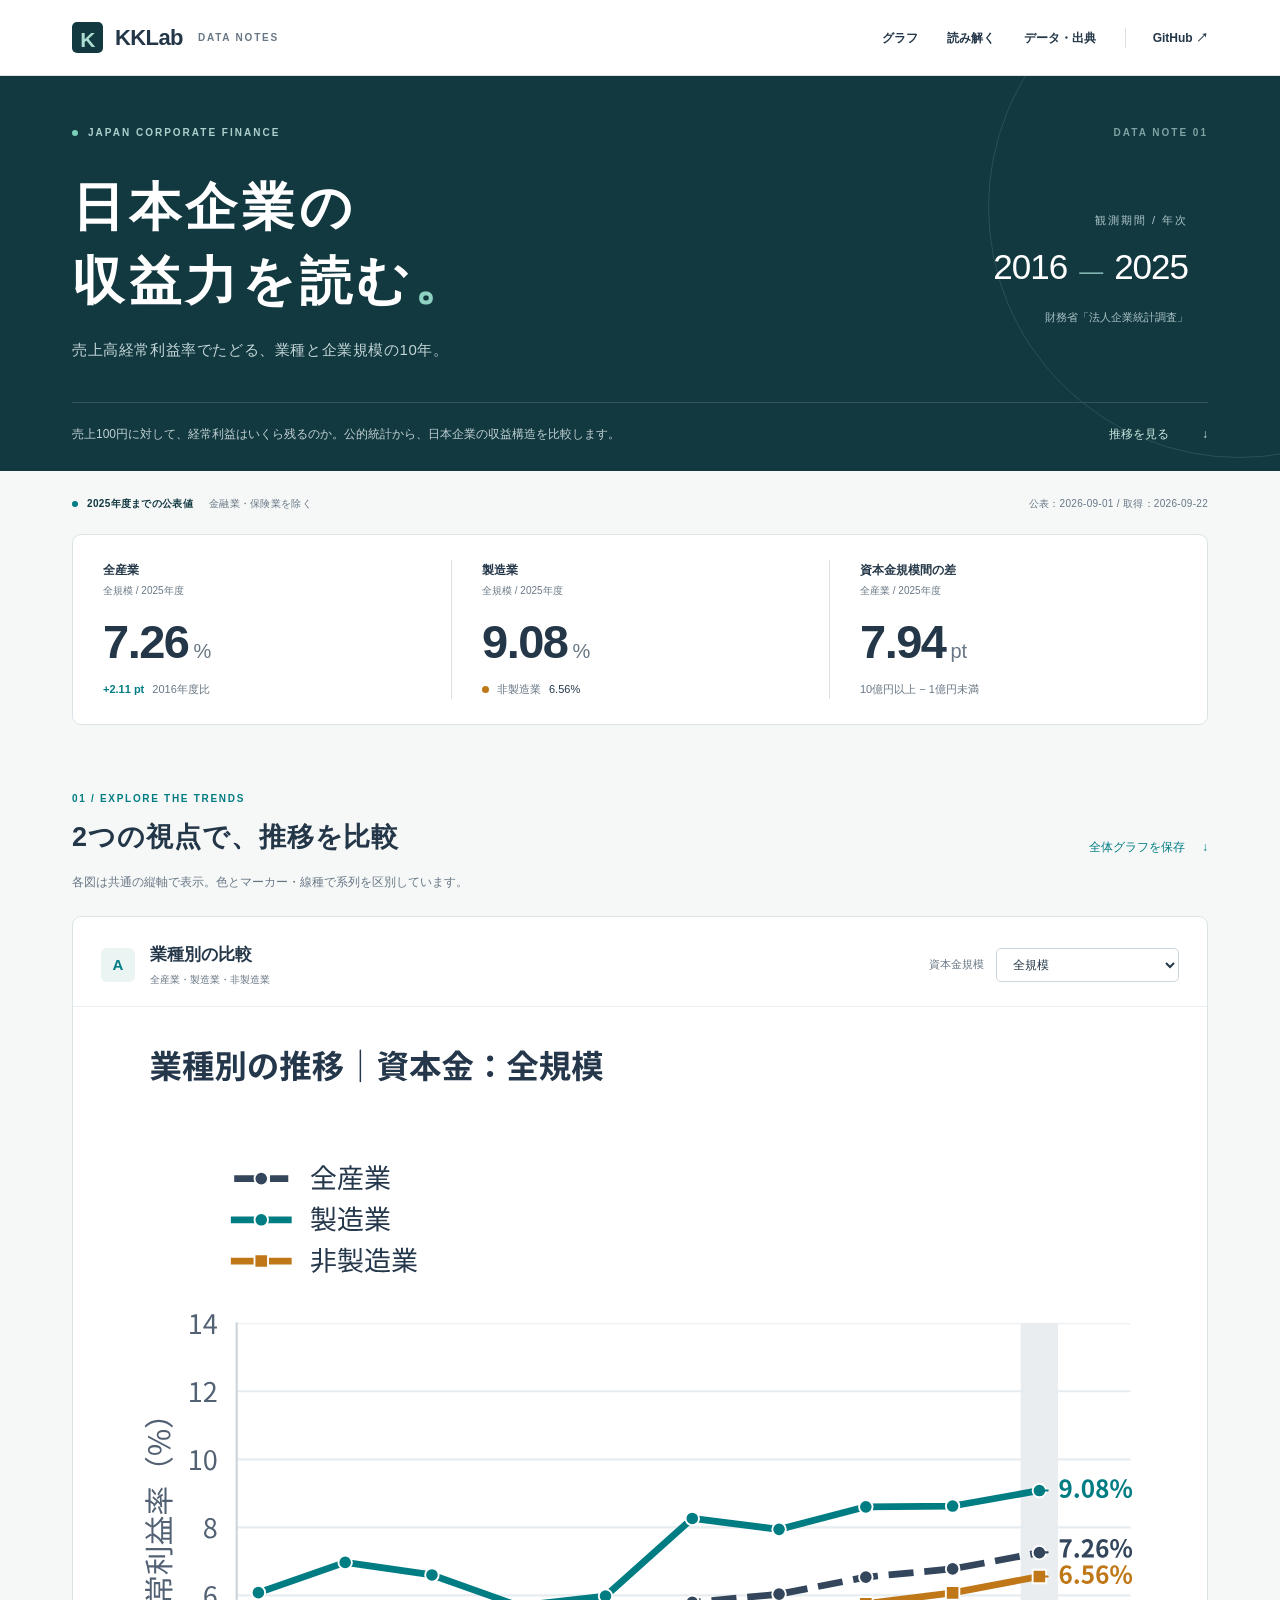
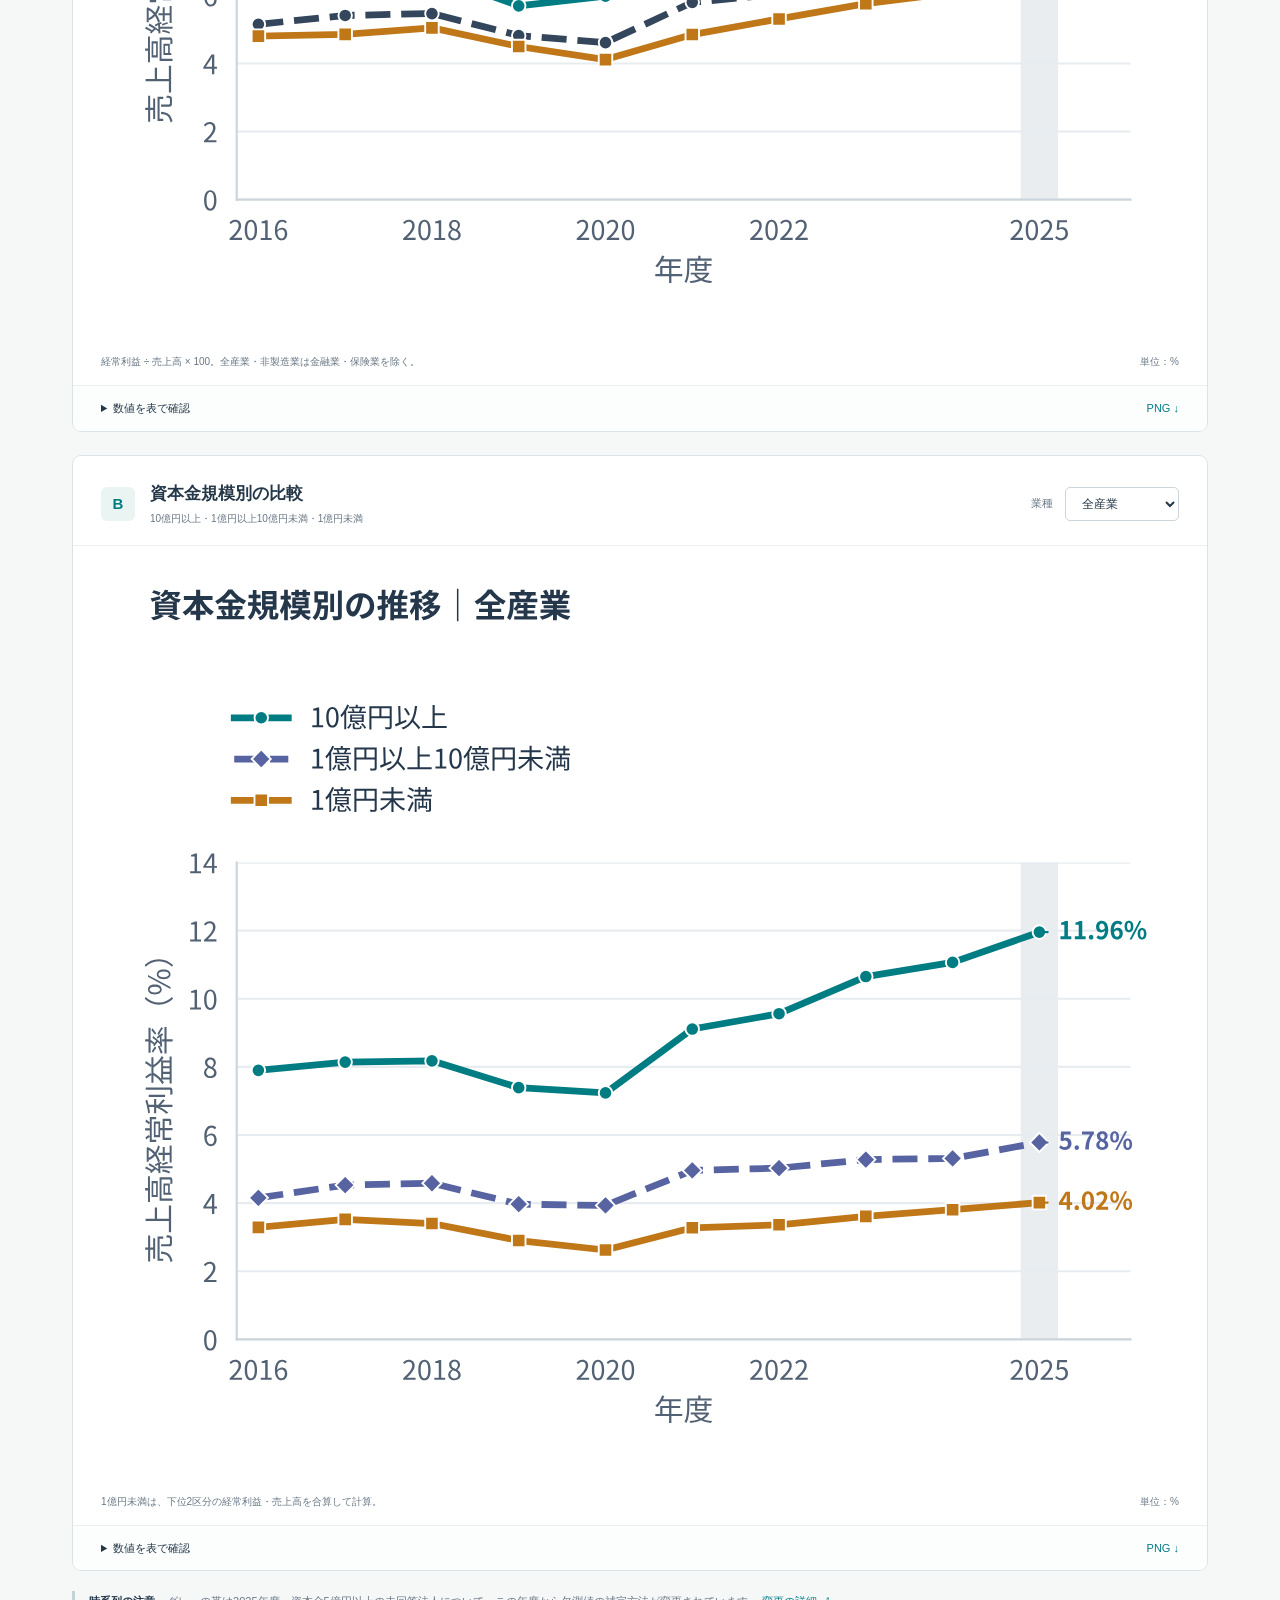
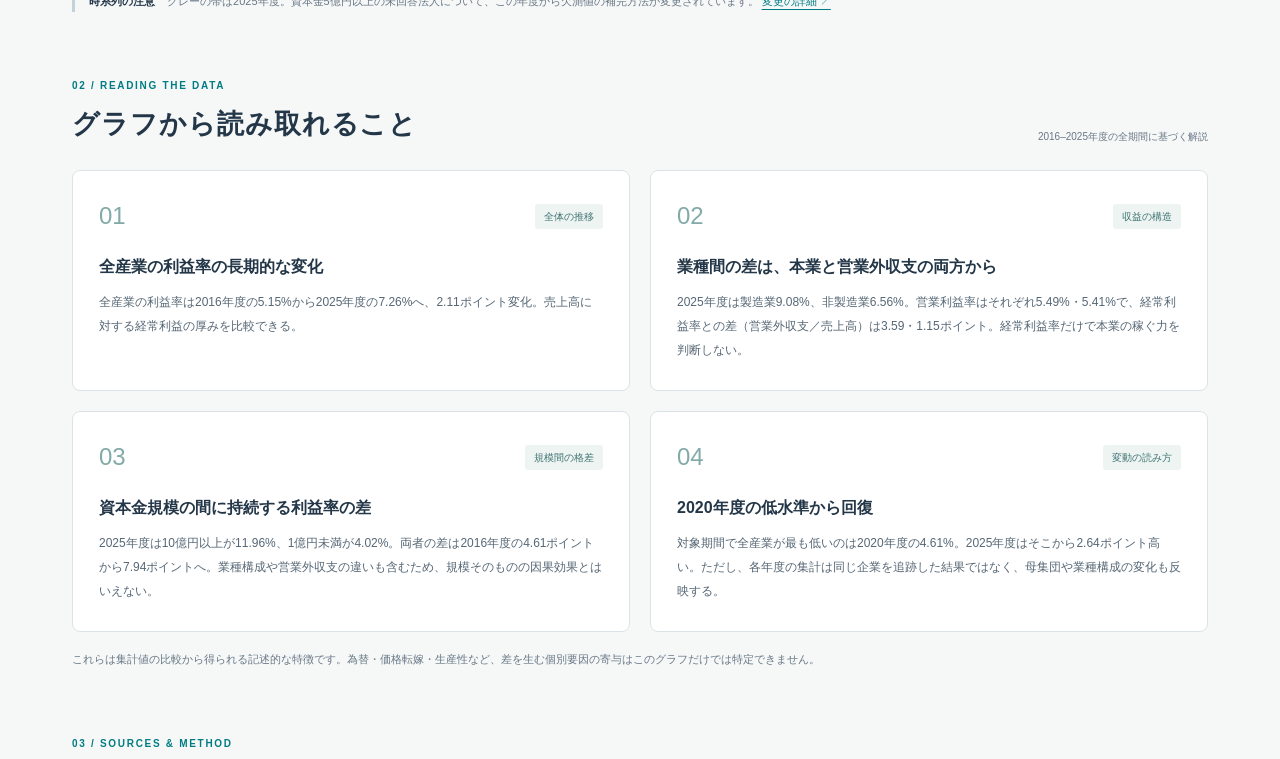
==== docs/index.html @ c03d31c9 "Publish annual corporate profit margin analysis from official statistics" ====
<!doctype html>
<html lang="ja">
<head>
  <meta charset="utf-8">
  <meta name="viewport" content="width=device-width, initial-scale=1">
  <meta name="description" content="日本企業の売上高経常利益率を、業種・資本金規模別に比較。財務省「法人企業統計調査」の2016〜2025年度の年次データを可視化。PythonコードとCSVも公開。">
  <meta name="theme-color" content="#123840">
  <title>日本企業の収益力を読む | KKLab</title>
  <link rel="icon" href="data:image/svg+xml,%3Csvg xmlns='http://www.w3.org/2000/svg' viewBox='0 0 32 32'%3E%3Crect width='32' height='32' rx='8' fill='%23123840'/%3E%3Cpath d='M6 23l7-7 5 3 8-11' stroke='%2385d7c7' stroke-width='3' fill='none'/%3E%3C/svg%3E">
  <link rel="stylesheet" href="assets/style.css">
  <script src="assets/app.js" defer></script>
</head>
<body>
<a class="skip-link" href="#main">本文へ移動</a>
<header class="site-header">
  <div class="header-inner">
    <a class="brand" href="./" aria-label="KKLab ホーム"><span class="brand-mark" aria-hidden="true">K</span> KKLab <span class="brand-sub">DATA NOTES</span></a>
    <nav aria-label="メインナビゲーション"><a href="#trends">グラフ</a><a href="#insights">読み解く</a><a href="#sources">データ・出典</a><a class="github-link" href="https://github.com/katzkawai/kklab-corporate-ordinary-profit">GitHub ↗</a></nav>
  </div>
</header>
<main id="main">
  <section class="hero">
    <div class="hero-inner">
      <div class="eyebrow"><span class="status-dot"></span> JAPAN CORPORATE FINANCE <span class="hero-number">DATA NOTE 01</span></div>
      <div class="hero-heading"><div><h1>日本企業の<br>収益力を読む<span class="title-dot">。</span></h1><p class="hero-subtitle">売上高経常利益率でたどる、業種と企業規模の10年。</p></div>
        <div class="period"><span>観測期間 / 年次</span><strong>2016<span>—</span>2025</strong><small>財務省「法人企業統計調査」</small></div>
      </div>
      <div class="hero-footer"><p>売上100円に対して、経常利益はいくら残るのか。<br class="mobile-only">公的統計から、日本企業の収益構造を比較します。</p><a href="#trends">推移を見る <span aria-hidden="true">↓</span></a></div>
    </div>
  </section>
  <div class="content">
    <div class="scope"><span><span class="scope-dot"></span> 2025年度までの公表値</span><span>金融業・保険業を除く</span><span>公表：2026-09-01 / 取得：2026-09-22</span></div>
    <section class="metrics" aria-label="最新年度の主要指標">
      <article class="metric"><p class="metric-label">全産業 <span>全規模 / 2025年度</span></p><p class="metric-value">7.26<span>%</span></p><p class="metric-note"><span class="teal">+2.11 pt</span> <span>2016年度比</span></p></article>
      <article class="metric"><p class="metric-label">製造業 <span>全規模 / 2025年度</span></p><p class="metric-value">9.08<span>%</span></p><p class="metric-note"><span class="dot teal-bg"></span>非製造業 <strong>6.56%</strong></p></article>
      <article class="metric"><p class="metric-label">資本金規模間の差 <span>全産業 / 2025年度</span></p><p class="metric-value">7.94<span>pt</span></p><p class="metric-note">10億円以上 − 1億円未満</p></article>
    </section>

    <section id="trends" class="section">
      <div class="section-heading"><div><p class="eyebrow dark">01 / EXPLORE THE TRENDS</p><h2>2つの視点で、推移を比較</h2></div><a class="text-link" href="assets/ordinary-profit-margin.png" download>全体グラフを保存 <span aria-hidden="true">↓</span></a></div>
      <p class="section-intro">各図は共通の縦軸で表示。色とマーカー・線種で系列を区別しています。</p>
      <article class="chart-card" data-chart="industry">
        <div class="chart-header"><div><span class="chart-index">A</span><div><h3>業種別の比較</h3><p>全産業・製造業・非製造業</p></div></div><label class="chart-select">資本金規模<select id="industry-select" aria-controls="industry-chart industry-table"><option value="all">全規模</option><option value="large">10億円以上</option><option value="medium">1億円以上10億円未満</option><option value="small">1億円未満</option></select></label></div>
        <figure><div class="chart-scroll"><picture><source id="industry-mobile-source" media="(max-width: 560px)" srcset="assets/industry-all-mobile.svg"><img id="industry-chart" src="assets/industry-all.svg" alt="2016〜2025年度の売上高経常利益率。全規模の全産業・製造業・非製造業を比較。数値は直後のデータ表で確認できます。" width="1200" height="540"></picture></div><figcaption>経常利益 ÷ 売上高 × 100。全産業・非製造業は金融業・保険業を除く。<span>単位：%</span></figcaption></figure>
        <div class="chart-actions"><details><summary>数値を表で確認</summary><div class="table-scroll" id="industry-table"></div></details><a id="industry-download" href="assets/industry-all.png" download>PNG ↓</a></div>
      </article>
      <article class="chart-card" data-chart="size">
        <div class="chart-header"><div><span class="chart-index">B</span><div><h3>資本金規模別の比較</h3><p>10億円以上・1億円以上10億円未満・1億円未満</p></div></div><label class="chart-select">業種<select id="size-select" aria-controls="size-chart size-table"><option value="104">全産業</option><option value="108">製造業</option><option value="144">非製造業</option></select></label></div>
        <figure><div class="chart-scroll"><picture><source id="size-mobile-source" media="(max-width: 560px)" srcset="assets/size-104-mobile.svg"><img id="size-chart" src="assets/size-104.svg" alt="2016〜2025年度の売上高経常利益率。全産業について3つの資本金規模を比較。数値は直後のデータ表で確認できます。" width="1200" height="540" loading="lazy"></picture></div><figcaption>1億円未満は、下位2区分の経常利益・売上高を合算して計算。<span>単位：%</span></figcaption></figure>
        <div class="chart-actions"><details><summary>数値を表で確認</summary><div class="table-scroll" id="size-table"></div></details><a id="size-download" href="assets/size-104.png" download>PNG ↓</a></div>
      </article>
      <p class="chart-caveat"><strong>時系列の注意</strong> グレーの帯は2025年度。資本金5億円以上の未回答法人について、この年度から欠測値の補完方法が変更されています。 <a href="https://www.mof.go.jp/pri/reference/ssc/summary/kessokuchi_20260630.pdf">変更の詳細 ↗</a></p>
      <p id="chart-status" class="sr-only" role="status" aria-live="polite"></p>
      <noscript><p class="notice">グラフの切り替えとデータ表にはJavaScriptが必要です。上のグラフと<a href="data/ordinary_profit_margin.csv">全データCSV</a>はそのまま閲覧できます。</p></noscript>
    </section>

    <section id="insights" class="section insights-section">
      <div class="section-heading"><div><p class="eyebrow dark">02 / READING THE DATA</p><h2>グラフから読み取れること</h2></div><span class="section-aside">2016–2025年度の全期間に基づく解説</span></div>
      <div class="insight-grid"><article class="insight"><div class="insight-top"><span class="insight-number">01</span><span class="insight-tag">全体の推移</span></div><h3>全産業の利益率の長期的な変化</h3><p>全産業の利益率は2016年度の5.15%から2025年度の7.26%へ、2.11ポイント変化。売上高に対する経常利益の厚みを比較できる。</p></article><article class="insight"><div class="insight-top"><span class="insight-number">02</span><span class="insight-tag">収益の構造</span></div><h3>業種間の差は、本業と営業外収支の両方から</h3><p>2025年度は製造業9.08%、非製造業6.56%。営業利益率はそれぞれ5.49%・5.41%で、経常利益率との差（営業外収支／売上高）は3.59・1.15ポイント。経常利益率だけで本業の稼ぐ力を判断しない。</p></article><article class="insight"><div class="insight-top"><span class="insight-number">03</span><span class="insight-tag">規模間の格差</span></div><h3>資本金規模の間に持続する利益率の差</h3><p>2025年度は10億円以上が11.96%、1億円未満が4.02%。両者の差は2016年度の4.61ポイントから7.94ポイントへ。業種構成や営業外収支の違いも含むため、規模そのものの因果効果とはいえない。</p></article><article class="insight"><div class="insight-top"><span class="insight-number">04</span><span class="insight-tag">変動の読み方</span></div><h3>2020年度の低水準から回復</h3><p>対象期間で全産業が最も低いのは2020年度の4.61%。2025年度はそこから2.64ポイント高い。ただし、各年度の集計は同じ企業を追跡した結果ではなく、母集団や業種構成の変化も反映する。</p></article></div>
      <p class="small-note">これらは集計値の比較から得られる記述的な特徴です。為替・価格転嫁・生産性など、差を生む個別要因の寄与はこのグラフだけでは特定できません。</p>
    </section>

    <section id="sources" class="section">
      <div class="section-heading"><div><p class="eyebrow dark">03 / SOURCES & METHOD</p><h2>データと計算方法</h2></div></div>
      <div class="method-grid"><div class="formula-panel"><span>売上高経常利益率</span><p><strong>経常利益</strong><span class="formula-divide">÷</span><strong>売上高</strong><span class="formula-times">× 100</span></p><small>法人企業統計の母集団推計値を使用。企業ごとの利益率の単純平均ではなく、集計金額の比率です。</small></div><dl class="definition-list"><div><dt>調査</dt><dd><a href="https://www.e-stat.go.jp/dbview?sid=0003060791">財務省「法人企業統計調査」年次別調査 ↗</a><br>e-Stat 統計表ID：0003060791</dd></div><div><dt>対象・期間</dt><dd>金融業・保険業を除く営利法人等。2016〜2025年度の確定決算に基づく年次データ。暦年・四半期の値とは区別しています。</dd></div><div><dt>資本金規模</dt><dd>「10億円以上」「1億円以上10億円未満」「1億円未満」の3区分。最後の区分には1,000万円未満も含みます。中小企業基本法や従業員数による企業区分ではありません。</dd></div><div><dt>指標の範囲</dt><dd>経常利益は営業利益に営業外収益・費用を加減したもの。受取配当金なども含むため、国内の本業だけの利益率とは異なります。単体法人の集計で、連結決算の利益率ではありません。</dd></div></dl></div>
      <details class="method-details"><summary>集計の注意点・検証内容を見る</summary><div><ul><li>年次別調査を使用し、対象範囲が異なる四半期別調査を接続していません。未公表の2026年度の値は補間・予測していません。</li><li>資本金1億円未満は「1,000万円以上1億円未満」と「1,000万円未満」の金額を合算。公表利益率を平均していません。</li><li>同じ企業を追跡するパネルではありません。資本金の変更、業種構成、母集団・標本の変化などが集計値に影響します。差の統計的有意性は検定していません。</li><li>2025年度から、金融・保険業を除く資本金5億円以上の未回答法人で前年度回答がある場合、その過去データによる補完に変更されています。</li><li>公表利益率150点と再計算値を照合（原表の小数1桁丸めの範囲内）。製造業＋非製造業、資本金の相互排他的な4区分の金額が全体と一致することを確認（百万円単位の丸めを許容）。</li><li>グラフ・カードは原金額から再計算した小数2桁表示。原表の小数1桁表示と桁数が異なります。比率の差は丸め前の値から計算します。</li><li>出典：<a href="https://www.mof.go.jp/pri/reference/ssc/index.htm">調査概要</a> / <a href="https://www.mof.go.jp/pri/reference/ssc/results/data.htm">調査結果・用語・算式</a> / <a href="https://www.mof.go.jp/pri/reference/ssc/summary/kessokuchi_20260630.pdf">補完方法の変更</a>。このページは公表資料を加工したもので、財務省の公式ページではありません。</li></ul></div></details>
      <div class="download-panel"><div><p class="eyebrow dark">OPEN DATA / REPRODUCIBLE</p><h3>データから、もう一度たどれる。</h3><p>計算に使った原データと、図を生成するコードを公開しています。</p><code>uv run build.py</code></div><div class="download-links"><a class="button primary" href="data/ordinary_profit_margin.csv" download>集計済みCSV <span>↓</span></a><a class="button" href="https://github.com/katzkawai/kklab-corporate-ordinary-profit/blob/main/build.py">Pythonコード <span>↗</span></a><a href="data/estat_annual.csv" download>e-Stat原データ（CP932） ↓</a><a href="data/provenance.json">取得情報・検証結果 ↗</a></div></div>
      <p class="small-note">コードはPEP 723形式。リポジトリ一式を取得し、<code>uv run build.py</code> で保存済みデータから再生成できます。<code>--refresh</code> を加えるとe-Statの公開CSVを再取得します（APIキー不要）。</p>
    </section>
  </div>
</main>
<footer><div><a class="brand" href="./">KKLab <span class="brand-sub">DATA NOTES</span></a><p>公的統計を、考えるための手がかりに。</p><a href="https://github.com/katzkawai/kklab-corporate-ordinary-profit">Source on GitHub ↗</a></div></footer>
<script id="chart-data" type="application/json">[{"capital_label": "\u5168\u898f\u6a21", "capital_size": "all", "fiscal_year": 2016, "net_nonoperating_margin_pp": 1.1168685987367057, "operating_margin_pct": 4.034214583832325, "operating_profit_million_yen": 58728333.0, "ordinary_margin_pct": 5.151083182569031, "ordinary_profit_million_yen": 74987218.0, "sales_million_yen": 1455756301.0, "sector": "\u5168\u7523\u696d", "sector_code": "104"}, {"capital_label": "10\u5104\u5186\u4ee5\u4e0a", "capital_size": "large", "fiscal_year": 2016, "net_nonoperating_margin_pp": 2.1040175796032985, "operating_margin_pct": 5.794765997788385, "operating_profit_million_yen": 31129658.0, "ordinary_margin_pct": 7.898783577391684, "ordinary_profit_million_yen": 42432504.0, "sales_million_yen": 537203021.0, "sector": "\u5168\u7523\u696d", "sector_code": "104"}, {"capital_label": "1\u5104\u5186\u4ee5\u4e0a10\u5104\u5186\u672a\u6e80", "capital_size": "medium", "fiscal_year": 2016, "net_nonoperating_margin_pp": 0.31697010471593856, "operating_margin_pct": 3.838721600051225, "operating_profit_million_yen": 10324725.0, "ordinary_margin_pct": 4.155691704767164, "ordinary_profit_million_yen": 11177256.0, "sales_million_yen": 268962589.0, "sector": "\u5168\u7523\u696d", "sector_code": "104"}, {"capital_label": "1\u5104\u5186\u672a\u6e80", "capital_size": "small", "fiscal_year": 2016, "net_nonoperating_margin_pp": 0.6317067126813249, "operating_margin_pct": 2.6592052871644367, "operating_profit_million_yen": 17273950.0, "ordinary_margin_pct": 3.2909119998457617, "ordinary_profit_million_yen": 21377458.0, "sales_million_yen": 649590691.0, "sector": "\u5168\u7523\u696d", "sector_code": "104"}, {"capital_label": "\u5168\u898f\u6a21", "capital_size": "all", "fiscal_year": 2016, "net_nonoperating_margin_pp": 1.724597809891704, "operating_margin_pct": 4.356312846304606, "operating_profit_million_yen": 17231894.0, "ordinary_margin_pct": 6.08091065619631, "ordinary_profit_million_yen": 24053738.0, "sales_million_yen": 395561444.0, "sector": "\u88fd\u9020\u696d", "sector_code": "108"}, {"capital_label": "10\u5104\u5186\u4ee5\u4e0a", "capital_size": "large", "fiscal_year": 2016, "net_nonoperating_margin_pp": 2.7188762854627733, "operating_margin_pct": 4.718665431936515, "operating_profit_million_yen": 10371715.0, "ordinary_margin_pct": 7.437541717399288, "ordinary_profit_million_yen": 16347856.0, "sales_million_yen": 219801873.0, "sector": "\u88fd\u9020\u696d", "sector_code": "108"}, {"capital_label": "1\u5104\u5186\u4ee5\u4e0a10\u5104\u5186\u672a\u6e80", "capital_size": "medium", "fiscal_year": 2016, "net_nonoperating_margin_pp": 0.4836496433981514, "operating_margin_pct": 5.064069927008379, "operating_profit_million_yen": 3313725.0, "ordinary_margin_pct": 5.547719570406531, "ordinary_profit_million_yen": 3630206.0, "sales_million_yen": 65436004.0, "sector": "\u88fd\u9020\u696d", "sector_code": "108"}, {"capital_label": "1\u5104\u5186\u672a\u6e80", "capital_size": "small", "fiscal_year": 2016, "net_nonoperating_margin_pp": 0.47969986322142777, "operating_margin_pct": 3.214593306251601, "operating_profit_million_yen": 3546454.0, "ordinary_margin_pct": 3.6942931694730285, "ordinary_profit_million_yen": 4075676.0, "sales_million_yen": 110323567.0, "sector": "\u88fd\u9020\u696d", "sector_code": "108"}, {"capital_label": "\u5168\u898f\u6a21", "capital_size": "all", "fiscal_year": 2016, "net_nonoperating_margin_pp": 0.8901232577852429, "operating_margin_pct": 3.9140388887964583, "operating_profit_million_yen": 41496439.0, "ordinary_margin_pct": 4.804162146581701, "ordinary_profit_million_yen": 50933480.0, "sales_million_yen": 1060194857.0, "sector": "\u975e\u88fd\u9020\u696d", "sector_code": "144"}, {"capital_label": "10\u5104\u5186\u4ee5\u4e0a", "capital_size": "large", "fiscal_year": 2016, "net_nonoperating_margin_pp": 1.678224868928325, "operating_margin_pct": 6.5399709896449405, "operating_profit_million_yen": 20757943.0, "ordinary_margin_pct": 8.218195858573266, "ordinary_profit_million_yen": 26084648.0, "sales_million_yen": 317401148.0, "sector": "\u975e\u88fd\u9020\u696d", "sector_code": "144"}, {"capital_label": "1\u5104\u5186\u4ee5\u4e0a10\u5104\u5186\u672a\u6e80", "capital_size": "medium", "fiscal_year": 2016, "net_nonoperating_margin_pp": 0.26338082565479093, "operating_margin_pct": 3.4447588259784343, "operating_profit_million_yen": 7011000.0, "ordinary_margin_pct": 3.7081396516332252, "ordinary_profit_million_yen": 7547050.0, "sales_million_yen": 203526585.0, "sector": "\u975e\u88fd\u9020\u696d", "sector_code": "144"}, {"capital_label": "1\u5104\u5186\u672a\u6e80", "capital_size": "small", "fiscal_year": 2016, "net_nonoperating_margin_pp": 0.6628043581607246, "operating_margin_pct": 2.5455836985159883, "operating_profit_million_yen": 13727496.0, "ordinary_margin_pct": 3.208388056676713, "ordinary_profit_million_yen": 17301782.0, "sales_million_yen": 539267124.0, "sector": "\u975e\u88fd\u9020\u696d", "sector_code": "144"}, {"capital_label": "\u5168\u898f\u6a21", "capital_size": "all", "fiscal_year": 2017, "net_nonoperating_margin_pp": 1.043314317596459, "operating_margin_pct": 4.367732806226301, "operating_profit_million_yen": 67444032.0, "ordinary_margin_pct": 5.41104712382276, "ordinary_profit_million_yen": 83554295.0, "sales_million_yen": 1544142808.0, "sector": "\u5168\u7523\u696d", "sector_code": "104"}, {"capital_label": "10\u5104\u5186\u4ee5\u4e0a", "capital_size": "large", "fiscal_year": 2017, "net_nonoperating_margin_pp": 1.8103718515983278, "operating_margin_pct": 6.331437564685778, "operating_profit_million_yen": 36004816.0, "ordinary_margin_pct": 8.141809416284106, "ordinary_profit_million_yen": 46299809.0, "sales_million_yen": 568667315.0, "sector": "\u5168\u7523\u696d", "sector_code": "104"}, {"capital_label": "1\u5104\u5186\u4ee5\u4e0a10\u5104\u5186\u672a\u6e80", "capital_size": "medium", "fiscal_year": 2017, "net_nonoperating_margin_pp": 0.5255502666973895, "operating_margin_pct": 4.004166964712382, "operating_profit_million_yen": 11495660.0, "ordinary_margin_pct": 4.529717231409771, "ordinary_profit_million_yen": 13004475.0, "sales_million_yen": 287092424.0, "sector": "\u5168\u7523\u696d", "sector_code": "104"}, {"capital_label": "1\u5104\u5186\u672a\u6e80", "capital_size": "small", "fiscal_year": 2017, "net_nonoperating_margin_pp": 0.6255899068313662, "operating_margin_pct": 2.8971595755502233, "operating_profit_million_yen": 19943556.0, "ordinary_margin_pct": 3.5227494823815895, "ordinary_profit_million_yen": 24250011.0, "sales_million_yen": 688383069.0, "sector": "\u5168\u7523\u696d", "sector_code": "104"}, {"capital_label": "\u5168\u898f\u6a21", "capital_size": "all", "fiscal_year": 2017, "net_nonoperating_margin_pp": 1.9152606853622434, "operating_margin_pct": 5.055050882860206, "operating_profit_million_yen": 20536639.0, "ordinary_margin_pct": 6.970311568222449, "ordinary_profit_million_yen": 28317573.0, "sales_million_yen": 406259788.0, "sector": "\u88fd\u9020\u696d", "sector_code": "108"}, {"capital_label": "10\u5104\u5186\u4ee5\u4e0a", "capital_size": "large", "fiscal_year": 2017, "net_nonoperating_margin_pp": 2.920849110662602, "operating_margin_pct": 5.927315949939735, "operating_profit_million_yen": 13679434.0, "ordinary_margin_pct": 8.848165060602337, "ordinary_profit_million_yen": 20420354.0, "sales_million_yen": 230786314.0, "sector": "\u88fd\u9020\u696d", "sector_code": "108"}, {"capital_label": "1\u5104\u5186\u4ee5\u4e0a10\u5104\u5186\u672a\u6e80", "capital_size": "medium", "fiscal_year": 2017, "net_nonoperating_margin_pp": 0.4487627288297187, "operating_margin_pct": 5.160913644109241, "operating_profit_million_yen": 3410074.0, "ordinary_margin_pct": 5.60967637293896, "ordinary_profit_million_yen": 3706594.0, "sales_million_yen": 66075006.0, "sector": "\u88fd\u9020\u696d", "sector_code": "108"}, {"capital_label": "1\u5104\u5186\u672a\u6e80", "capital_size": "small", "fiscal_year": 2017, "net_nonoperating_margin_pp": 0.6796201204572627, "operating_margin_pct": 3.150986538495219, "operating_profit_million_yen": 3447131.0, "ordinary_margin_pct": 3.830606658952482, "ordinary_profit_million_yen": 4190625.0, "sales_million_yen": 109398468.0, "sector": "\u88fd\u9020\u696d", "sector_code": "108"}, {"capital_label": "\u5168\u898f\u6a21", "capital_size": "all", "fiscal_year": 2017, "net_nonoperating_margin_pp": 0.7320022228647014, "operating_margin_pct": 4.122338779604955, "operating_profit_million_yen": 46907393.0, "ordinary_margin_pct": 4.854341002469656, "ordinary_profit_million_yen": 55236722.0, "sales_million_yen": 1137883020.0, "sector": "\u975e\u88fd\u9020\u696d", "sector_code": "144"}, {"capital_label": "10\u5104\u5186\u4ee5\u4e0a", "capital_size": "large", "fiscal_year": 2017, "net_nonoperating_margin_pp": 1.0518712178196727, "operating_margin_pct": 6.6074688822175, "operating_profit_million_yen": 22325382.0, "ordinary_margin_pct": 7.659340100037173, "ordinary_profit_million_yen": 25879455.0, "sales_million_yen": 337881001.0, "sector": "\u975e\u88fd\u9020\u696d", "sector_code": "144"}, {"capital_label": "1\u5104\u5186\u4ee5\u4e0a10\u5104\u5186\u672a\u6e80", "capital_size": "medium", "fiscal_year": 2017, "net_nonoperating_margin_pp": 0.5485065434978522, "operating_margin_pct": 3.658347868311447, "operating_profit_million_yen": 8085586.0, "ordinary_margin_pct": 4.206854411809299, "ordinary_profit_million_yen": 9297881.0, "sales_million_yen": 221017418.0, "sector": "\u975e\u88fd\u9020\u696d", "sector_code": "144"}, {"capital_label": "1\u5104\u5186\u672a\u6e80", "capital_size": "small", "fiscal_year": 2017, "net_nonoperating_margin_pp": 0.6153809607105596, "operating_margin_pct": 2.849199265664062, "operating_profit_million_yen": 16496425.0, "ordinary_margin_pct": 3.4645802263746215, "ordinary_profit_million_yen": 20059386.0, "sales_million_yen": 578984601.0, "sector": "\u975e\u88fd\u9020\u696d", "sector_code": "144"}, {"capital_label": "\u5168\u898f\u6a21", "capital_size": "all", "fiscal_year": 2018, "net_nonoperating_margin_pp": 1.0544573045073955, "operating_margin_pct": 4.411738666165632, "operating_profit_million_yen": 67729516.0, "ordinary_margin_pct": 5.466195970673027, "ordinary_profit_million_yen": 83917665.0, "sales_million_yen": 1535211424.0, "sector": "\u5168\u7523\u696d", "sector_code": "104"}, {"capital_label": "10\u5104\u5186\u4ee5\u4e0a", "capital_size": "large", "fiscal_year": 2018, "net_nonoperating_margin_pp": 1.8159913287665752, "operating_margin_pct": 6.362363344594309, "operating_profit_million_yen": 37526705.0, "ordinary_margin_pct": 8.178354673360884, "ordinary_profit_million_yen": 48237846.0, "sales_million_yen": 589823356.0, "sector": "\u5168\u7523\u696d", "sector_code": "104"}, {"capital_label": "1\u5104\u5186\u4ee5\u4e0a10\u5104\u5186\u672a\u6e80", "capital_size": "medium", "fiscal_year": 2018, "net_nonoperating_margin_pp": 0.5001863546342724, "operating_margin_pct": 4.084051075702611, "operating_profit_million_yen": 12171090.0, "ordinary_margin_pct": 4.584237430336883, "ordinary_profit_million_yen": 13661721.0, "sales_million_yen": 298015127.0, "sector": "\u5168\u7523\u696d", "sector_code": "104"}, {"capital_label": "1\u5104\u5186\u672a\u6e80", "capital_size": "small", "fiscal_year": 2018, "net_nonoperating_margin_pp": 0.6157775136295043, "operating_margin_pct": 2.785368349215572, "operating_profit_million_yen": 18031721.0, "ordinary_margin_pct": 3.4011458628450764, "ordinary_profit_million_yen": 22018098.0, "sales_million_yen": 647372941.0, "sector": "\u5168\u7523\u696d", "sector_code": "104"}, {"capital_label": "\u5168\u898f\u6a21", "capital_size": "all", "fiscal_year": 2018, "net_nonoperating_margin_pp": 1.9782102133808817, "operating_margin_pct": 4.622990658683705, "operating_profit_million_yen": 19151653.0, "ordinary_margin_pct": 6.601200872064586, "ordinary_profit_million_yen": 27346780.0, "sales_million_yen": 414269775.0, "sector": "\u88fd\u9020\u696d", "sector_code": "108"}, {"capital_label": "10\u5104\u5186\u4ee5\u4e0a", "capital_size": "large", "fiscal_year": 2018, "net_nonoperating_margin_pp": 2.9510925004683433, "operating_margin_pct": 5.223683368803853, "operating_profit_million_yen": 12421689.0, "ordinary_margin_pct": 8.174775869272196, "ordinary_profit_million_yen": 19439257.0, "sales_million_yen": 237795596.0, "sector": "\u88fd\u9020\u696d", "sector_code": "108"}, {"capital_label": "1\u5104\u5186\u4ee5\u4e0a10\u5104\u5186\u672a\u6e80", "capital_size": "medium", "fiscal_year": 2018, "net_nonoperating_margin_pp": 0.5625915656865281, "operating_margin_pct": 4.6833431110151835, "operating_profit_million_yen": 3187951.0, "ordinary_margin_pct": 5.245934676701712, "ordinary_profit_million_yen": 3570907.0, "sales_million_yen": 68069986.0, "sector": "\u88fd\u9020\u696d", "sector_code": "108"}, {"capital_label": "1\u5104\u5186\u672a\u6e80", "capital_size": "small", "fiscal_year": 2018, "net_nonoperating_margin_pp": 0.7330002447414561, "operating_margin_pct": 3.2674132816984303, "operating_profit_million_yen": 3542013.0, "ordinary_margin_pct": 4.000413526439886, "ordinary_profit_million_yen": 4336616.0, "sales_million_yen": 108404193.0, "sector": "\u88fd\u9020\u696d", "sector_code": "108"}, {"capital_label": "\u5168\u898f\u6a21", "capital_size": "all", "fiscal_year": 2018, "net_nonoperating_margin_pp": 0.7130631649854946, "operating_margin_pct": 4.33366563222418, "operating_profit_million_yen": 48577863.0, "ordinary_margin_pct": 5.046728797209675, "ordinary_profit_million_yen": 56570885.0, "sales_million_yen": 1120941649.0, "sector": "\u975e\u88fd\u9020\u696d", "sector_code": "144"}, {"capital_label": "10\u5104\u5186\u4ee5\u4e0a", "capital_size": "large", "fiscal_year": 2018, "net_nonoperating_margin_pp": 1.0492277654466804, "operating_margin_pct": 7.131544398657651, "operating_profit_million_yen": 25105016.0, "ordinary_margin_pct": 8.180772164104331, "ordinary_profit_million_yen": 28798589.0, "sales_million_yen": 352027760.0, "sector": "\u975e\u88fd\u9020\u696d", "sector_code": "144"}, {"capital_label": "1\u5104\u5186\u4ee5\u4e0a10\u5104\u5186\u672a\u6e80", "capital_size": "medium", "fiscal_year": 2018, "net_nonoperating_margin_pp": 0.48171272294899214, "operating_margin_pct": 3.9066444113293963, "operating_profit_million_yen": 8983139.0, "ordinary_margin_pct": 4.3883571342783885, "ordinary_profit_million_yen": 10090814.0, "sales_million_yen": 229945141.0, "sector": "\u975e\u88fd\u9020\u696d", "sector_code": "144"}, {"capital_label": "1\u5104\u5186\u672a\u6e80", "capital_size": "small", "fiscal_year": 2018, "net_nonoperating_margin_pp": 0.5922001993332642, "operating_margin_pct": 2.688413392013594, "operating_profit_million_yen": 14489708.0, "ordinary_margin_pct": 3.2806135913468584, "ordinary_profit_million_yen": 17681482.0, "sales_million_yen": 538968748.0, "sector": "\u975e\u88fd\u9020\u696d", "sector_code": "144"}, {"capital_label": "\u5168\u898f\u6a21", "capital_size": "all", "fiscal_year": 2019, "net_nonoperating_margin_pp": 1.0983113245926863, "operating_margin_pct": 3.7224302988015467, "operating_profit_million_yen": 55162642.0, "ordinary_margin_pct": 4.820741623394233, "ordinary_profit_million_yen": 71438502.0, "sales_million_yen": 1481898587.0, "sector": "\u5168\u7523\u696d", "sector_code": "104"}, {"capital_label": "10\u5104\u5186\u4ee5\u4e0a", "capital_size": "large", "fiscal_year": 2019, "net_nonoperating_margin_pp": 1.9228693319281875, "operating_margin_pct": 5.467789477457286, "operating_profit_million_yen": 30850321.0, "ordinary_margin_pct": 7.3906588093854735, "ordinary_profit_million_yen": 41699520.0, "sales_million_yen": 564219254.0, "sector": "\u5168\u7523\u696d", "sector_code": "104"}, {"capital_label": "1\u5104\u5186\u4ee5\u4e0a10\u5104\u5186\u672a\u6e80", "capital_size": "medium", "fiscal_year": 2019, "net_nonoperating_margin_pp": 0.4413612578659154, "operating_margin_pct": 3.5289012449941723, "operating_profit_million_yen": 10248768.0, "ordinary_margin_pct": 3.9702625028600877, "ordinary_profit_million_yen": 11530586.0, "sales_million_yen": 290423769.0, "sector": "\u5168\u7523\u696d", "sector_code": "104"}, {"capital_label": "1\u5104\u5186\u672a\u6e80", "capital_size": "small", "fiscal_year": 2019, "net_nonoperating_margin_pp": 0.6607901528315501, "operating_margin_pct": 2.2420770427793286, "operating_profit_million_yen": 14063553.0, "ordinary_margin_pct": 2.9028671956108787, "ordinary_profit_million_yen": 18208396.0, "sales_million_yen": 627255564.0, "sector": "\u5168\u7523\u696d", "sector_code": "104"}, {"capital_label": "\u5168\u898f\u6a21", "capital_size": "all", "fiscal_year": 2019, "net_nonoperating_margin_pp": 2.1796254966788595, "operating_margin_pct": 3.5143539895840874, "operating_profit_million_yen": 14004690.0, "ordinary_margin_pct": 5.693979486262947, "ordinary_profit_million_yen": 22690491.0, "sales_million_yen": 398499697.0, "sector": "\u88fd\u9020\u696d", "sector_code": "108"}, {"capital_label": "10\u5104\u5186\u4ee5\u4e0a", "capital_size": "large", "fiscal_year": 2019, "net_nonoperating_margin_pp": 3.272004239119154, "operating_margin_pct": 3.7880220476241067, "operating_profit_million_yen": 8728344.0, "ordinary_margin_pct": 7.060026286743261, "ordinary_profit_million_yen": 16267682.0, "sales_million_yen": 230419567.0, "sector": "\u88fd\u9020\u696d", "sector_code": "108"}, {"capital_label": "1\u5104\u5186\u4ee5\u4e0a10\u5104\u5186\u672a\u6e80", "capital_size": "medium", "fiscal_year": 2019, "net_nonoperating_margin_pp": 0.5340307146807222, "operating_margin_pct": 4.012767580687872, "operating_profit_million_yen": 2573058.0, "ordinary_margin_pct": 4.546798295368594, "ordinary_profit_million_yen": 2915488.0, "sales_million_yen": 64121780.0, "sector": "\u88fd\u9020\u696d", "sector_code": "108"}, {"capital_label": "1\u5104\u5186\u672a\u6e80", "capital_size": "small", "fiscal_year": 2019, "net_nonoperating_margin_pp": 0.7734183930391354, "operating_margin_pct": 2.6003567774979115, "operating_profit_million_yen": 2703288.0, "ordinary_margin_pct": 3.373775170537047, "ordinary_profit_million_yen": 3507321.0, "sales_million_yen": 103958350.0, "sector": "\u88fd\u9020\u696d", "sector_code": "108"}, {"capital_label": "\u5168\u898f\u6a21", "capital_size": "all", "fiscal_year": 2019, "net_nonoperating_margin_pp": 0.7005784360735312, "operating_margin_pct": 3.7989656792061144, "operating_profit_million_yen": 41157952.0, "ordinary_margin_pct": 4.499544115279646, "ordinary_profit_million_yen": 48748011.0, "sales_million_yen": 1083398890.0, "sector": "\u975e\u88fd\u9020\u696d", "sector_code": "144"}, {"capital_label": "10\u5104\u5186\u4ee5\u4e0a", "capital_size": "large", "fiscal_year": 2019, "net_nonoperating_margin_pp": 0.9915710316409019, "operating_margin_pct": 6.627321073551516, "operating_profit_million_yen": 22121977.0, "ordinary_margin_pct": 7.618892105192418, "ordinary_profit_million_yen": 25431838.0, "sales_million_yen": 333799687.0, "sector": "\u975e\u88fd\u9020\u696d", "sector_code": "144"}, {"capital_label": "1\u5104\u5186\u4ee5\u4e0a10\u5104\u5186\u672a\u6e80", "capital_size": "medium", "fiscal_year": 2019, "net_nonoperating_margin_pp": 0.41510373114749743, "operating_margin_pct": 3.3917996186944697, "operating_profit_million_yen": 7675710.0, "ordinary_margin_pct": 3.806903349841967, "ordinary_profit_million_yen": 8615098.0, "sales_million_yen": 226301989.0, "sector": "\u975e\u88fd\u9020\u696d", "sector_code": "144"}, {"capital_label": "1\u5104\u5186\u672a\u6e80", "capital_size": "small", "fiscal_year": 2019, "net_nonoperating_margin_pp": 0.6384153996279447, "operating_margin_pct": 2.1709011047782876, "operating_profit_million_yen": 11360265.0, "ordinary_margin_pct": 2.8093165044062323, "ordinary_profit_million_yen": 14701075.0, "sales_million_yen": 523297214.0, "sector": "\u975e\u88fd\u9020\u696d", "sector_code": "144"}, {"capital_label": "\u5168\u898f\u6a21", "capital_size": "all", "fiscal_year": 2020, "net_nonoperating_margin_pp": 1.5575948894431448, "operating_margin_pct": 3.0556293311053224, "operating_profit_million_yen": 41632021.0, "ordinary_margin_pct": 4.613224220548467, "ordinary_profit_million_yen": 62853778.0, "sales_million_yen": 1362469609.0, "sector": "\u5168\u7523\u696d", "sector_code": "104"}, {"capital_label": "10\u5104\u5186\u4ee5\u4e0a", "capital_size": "large", "fiscal_year": 2020, "net_nonoperating_margin_pp": 2.2036811720171583, "operating_margin_pct": 5.032953197545105, "operating_profit_million_yen": 25781913.0, "ordinary_margin_pct": 7.236634369562263, "ordinary_profit_million_yen": 37070537.0, "sales_million_yen": 512262125.0, "sector": "\u5168\u7523\u696d", "sector_code": "104"}, {"capital_label": "1\u5104\u5186\u4ee5\u4e0a10\u5104\u5186\u672a\u6e80", "capital_size": "medium", "fiscal_year": 2020, "net_nonoperating_margin_pp": 0.5897821323739203, "operating_margin_pct": 3.3433287554191495, "operating_profit_million_yen": 8859330.0, "ordinary_margin_pct": 3.93311088779307, "ordinary_profit_million_yen": 10422166.0, "sales_million_yen": 264985308.0, "sector": "\u5168\u7523\u696d", "sector_code": "104"}, {"capital_label": "1\u5104\u5186\u672a\u6e80", "capital_size": "small", "fiscal_year": 2020, "net_nonoperating_margin_pp": 1.4302767979865478, "operating_margin_pct": 1.1945511101069417, "operating_profit_million_yen": 6990778.0, "ordinary_margin_pct": 2.6248279080934895, "ordinary_profit_million_yen": 15361075.0, "sales_million_yen": 585222176.0, "sector": "\u5168\u7523\u696d", "sector_code": "104"}, {"capital_label": "\u5168\u898f\u6a21", "capital_size": "all", "fiscal_year": 2020, "net_nonoperating_margin_pp": 2.8537367905053967, "operating_margin_pct": 3.1256428981298656, "operating_profit_million_yen": 11411559.0, "ordinary_margin_pct": 5.979379688635262, "ordinary_profit_million_yen": 21830403.0, "sales_million_yen": 365094778.0, "sector": "\u88fd\u9020\u696d", "sector_code": "108"}, {"capital_label": "10\u5104\u5186\u4ee5\u4e0a", "capital_size": "large", "fiscal_year": 2020, "net_nonoperating_margin_pp": 3.9920887857857426, "operating_margin_pct": 3.6209831878363032, "operating_profit_million_yen": 7602623.0, "ordinary_margin_pct": 7.613071973622046, "ordinary_profit_million_yen": 15984420.0, "sales_million_yen": 209960185.0, "sector": "\u88fd\u9020\u696d", "sector_code": "108"}, {"capital_label": "1\u5104\u5186\u4ee5\u4e0a10\u5104\u5186\u672a\u6e80", "capital_size": "medium", "fiscal_year": 2020, "net_nonoperating_margin_pp": 0.8191615792924889, "operating_margin_pct": 4.188403362548173, "operating_profit_million_yen": 2666868.0, "ordinary_margin_pct": 5.007564941840662, "ordinary_profit_million_yen": 3188450.0, "sales_million_yen": 63672664.0, "sector": "\u88fd\u9020\u696d", "sector_code": "108"}, {"capital_label": "1\u5104\u5186\u672a\u6e80", "capital_size": "small", "fiscal_year": 2020, "net_nonoperating_margin_pp": 1.6569353134898344, "operating_margin_pct": 1.248681295580372, "operating_profit_million_yen": 1142068.0, "ordinary_margin_pct": 2.9056166090702065, "ordinary_profit_million_yen": 2657533.0, "sales_million_yen": 91461929.0, "sector": "\u88fd\u9020\u696d", "sector_code": "108"}, {"capital_label": "\u5168\u898f\u6a21", "capital_size": "all", "fiscal_year": 2020, "net_nonoperating_margin_pp": 1.0831347116678942, "operating_margin_pct": 3.0300004632862048, "operating_profit_million_yen": 30220462.0, "ordinary_margin_pct": 4.113135174954099, "ordinary_profit_million_yen": 41023375.0, "sales_million_yen": 997374831.0, "sector": "\u975e\u88fd\u9020\u696d", "sector_code": "144"}, {"capital_label": "10\u5104\u5186\u4ee5\u4e0a", "capital_size": "large", "fiscal_year": 2020, "net_nonoperating_margin_pp": 0.9615641236043668, "operating_margin_pct": 6.0136200250650065, "operating_profit_million_yen": 18179290.0, "ordinary_margin_pct": 6.975184148669373, "ordinary_profit_million_yen": 21086117.0, "sales_million_yen": 302301940.0, "sector": "\u975e\u88fd\u9020\u696d", "sector_code": "144"}, {"capital_label": "1\u5104\u5186\u4ee5\u4e0a10\u5104\u5186\u672a\u6e80", "capital_size": "medium", "fiscal_year": 2020, "net_nonoperating_margin_pp": 0.5172322906851292, "operating_margin_pct": 3.0760422579318965, "operating_profit_million_yen": 6192462.0, "ordinary_margin_pct": 3.5932745486170257, "ordinary_profit_million_yen": 7233716.0, "sales_million_yen": 201312644.0, "sector": "\u975e\u88fd\u9020\u696d", "sector_code": "144"}, {"capital_label": "1\u5104\u5186\u672a\u6e80", "capital_size": "small", "fiscal_year": 2020, "net_nonoperating_margin_pp": 1.3882915932679367, "operating_margin_pct": 1.1845242778323546, "operating_profit_million_yen": 5848710.0, "ordinary_margin_pct": 2.5728158711002913, "ordinary_profit_million_yen": 12703542.0, "sales_million_yen": 493760247.0, "sector": "\u975e\u88fd\u9020\u696d", "sector_code": "144"}, {"capital_label": "\u5168\u898f\u6a21", "capital_size": "all", "fiscal_year": 2021, "net_nonoperating_margin_pp": 2.051890363757941, "operating_margin_pct": 3.7444602716685114, "operating_profit_million_yen": 54215583.0, "ordinary_margin_pct": 5.796350635426452, "ordinary_profit_million_yen": 83924653.0, "sales_million_yen": 1447887788.0, "sector": "\u5168\u7523\u696d", "sector_code": "104"}, {"capital_label": "10\u5104\u5186\u4ee5\u4e0a", "capital_size": "large", "fiscal_year": 2021, "net_nonoperating_margin_pp": 2.711655949060111, "operating_margin_pct": 6.400340136505546, "operating_profit_million_yen": 34793189.0, "ordinary_margin_pct": 9.111996085565657, "ordinary_profit_million_yen": 49534149.0, "sales_million_yen": 543614687.0, "sector": "\u5168\u7523\u696d", "sector_code": "104"}, {"capital_label": "1\u5104\u5186\u4ee5\u4e0a10\u5104\u5186\u672a\u6e80", "capital_size": "medium", "fiscal_year": 2021, "net_nonoperating_margin_pp": 0.7415992330907937, "operating_margin_pct": 4.219875886001271, "operating_profit_million_yen": 11924371.0, "ordinary_margin_pct": 4.961475119092064, "ordinary_profit_million_yen": 14019955.0, "sales_million_yen": 282576344.0, "sector": "\u5168\u7523\u696d", "sector_code": "104"}, {"capital_label": "1\u5104\u5186\u672a\u6e80", "capital_size": "small", "fiscal_year": 2021, "net_nonoperating_margin_pp": 2.070547393896089, "operating_margin_pct": 1.206057923831184, "operating_profit_million_yen": 7498023.0, "ordinary_margin_pct": 3.276605317727273, "ordinary_profit_million_yen": 20370549.0, "sales_million_yen": 621696757.0, "sector": "\u5168\u7523\u696d", "sector_code": "104"}, {"capital_label": "\u5168\u898f\u6a21", "capital_size": "all", "fiscal_year": 2021, "net_nonoperating_margin_pp": 3.098752694484478, "operating_margin_pct": 5.163101914073932, "operating_profit_million_yen": 20744000.0, "ordinary_margin_pct": 8.26185460855841, "ordinary_profit_million_yen": 33193982.0, "sales_million_yen": 401773979.0, "sector": "\u88fd\u9020\u696d", "sector_code": "108"}, {"capital_label": "10\u5104\u5186\u4ee5\u4e0a", "capital_size": "large", "fiscal_year": 2021, "net_nonoperating_margin_pp": 4.248870131686937, "operating_margin_pct": 6.333933191429615, "operating_profit_million_yen": 14629321.0, "ordinary_margin_pct": 10.582803323116552, "ordinary_profit_million_yen": 24442826.0, "sales_million_yen": 230967403.0, "sector": "\u88fd\u9020\u696d", "sector_code": "108"}, {"capital_label": "1\u5104\u5186\u4ee5\u4e0a10\u5104\u5186\u672a\u6e80", "capital_size": "medium", "fiscal_year": 2021, "net_nonoperating_margin_pp": 0.9999083847855399, "operating_margin_pct": 5.4404595998067204, "operating_profit_million_yen": 3984653.0, "ordinary_margin_pct": 6.44036798459226, "ordinary_profit_million_yen": 4716997.0, "sales_million_yen": 73241110.0, "sector": "\u88fd\u9020\u696d", "sector_code": "108"}, {"capital_label": "1\u5104\u5186\u672a\u6e80", "capital_size": "small", "fiscal_year": 2021, "net_nonoperating_margin_pp": 1.9516464975424803, "operating_margin_pct": 2.1831761660421938, "operating_profit_million_yen": 2130026.0, "ordinary_margin_pct": 4.134822663584674, "ordinary_profit_million_yen": 4034159.0, "sales_million_yen": 97565466.0, "sector": "\u88fd\u9020\u696d", "sector_code": "108"}, {"capital_label": "\u5168\u898f\u6a21", "capital_size": "all", "fiscal_year": 2021, "net_nonoperating_margin_pp": 1.6498289049924977, "operating_margin_pct": 3.199612003209872, "operating_profit_million_yen": 33471583.0, "ordinary_margin_pct": 4.84944090820237, "ordinary_profit_million_yen": 50730671.0, "sales_million_yen": 1046113809.0, "sector": "\u975e\u88fd\u9020\u696d", "sector_code": "144"}, {"capital_label": "10\u5104\u5186\u4ee5\u4e0a", "capital_size": "large", "fiscal_year": 2021, "net_nonoperating_margin_pp": 1.5760427971605226, "operating_margin_pct": 6.449398101919862, "operating_profit_million_yen": 20163868.0, "ordinary_margin_pct": 8.025440899080385, "ordinary_profit_million_yen": 25091323.0, "sales_million_yen": 312647284.0, "sector": "\u975e\u88fd\u9020\u696d", "sector_code": "144"}, {"capital_label": "1\u5104\u5186\u4ee5\u4e0a10\u5104\u5186\u672a\u6e80", "capital_size": "medium", "fiscal_year": 2021, "net_nonoperating_margin_pp": 0.6512233865035828, "operating_margin_pct": 3.7928244798006627, "operating_profit_million_yen": 7939718.0, "ordinary_margin_pct": 4.4440478663042455, "ordinary_profit_million_yen": 9302958.0, "sales_million_yen": 209335234.0, "sector": "\u975e\u88fd\u9020\u696d", "sector_code": "144"}, {"capital_label": "1\u5104\u5186\u672a\u6e80", "capital_size": "small", "fiscal_year": 2021, "net_nonoperating_margin_pp": 2.092680438726182, "operating_margin_pct": 1.0241702970563533, "operating_profit_million_yen": 5367997.0, "ordinary_margin_pct": 3.1168507357825352, "ordinary_profit_million_yen": 16336390.0, "sales_million_yen": 524131291.0, "sector": "\u975e\u88fd\u9020\u696d", "sector_code": "144"}, {"capital_label": "\u5168\u898f\u6a21", "capital_size": "all", "fiscal_year": 2022, "net_nonoperating_margin_pp": 2.0282687450946097, "operating_margin_pct": 4.008070765348731, "operating_profit_million_yen": 63264978.0, "ordinary_margin_pct": 6.036339510443341, "ordinary_profit_million_yen": 95279976.0, "sales_million_yen": 1578439646.0, "sector": "\u5168\u7523\u696d", "sector_code": "104"}, {"capital_label": "10\u5104\u5186\u4ee5\u4e0a", "capital_size": "large", "fiscal_year": 2022, "net_nonoperating_margin_pp": 3.2807341730130624, "operating_margin_pct": 6.281461505291926, "operating_profit_million_yen": 37681051.0, "ordinary_margin_pct": 9.562195678304988, "ordinary_profit_million_yen": 57361425.0, "sales_million_yen": 599877130.0, "sector": "\u5168\u7523\u696d", "sector_code": "104"}, {"capital_label": "1\u5104\u5186\u4ee5\u4e0a10\u5104\u5186\u672a\u6e80", "capital_size": "medium", "fiscal_year": 2022, "net_nonoperating_margin_pp": 0.7064207923213539, "operating_margin_pct": 4.3223366165044705, "operating_profit_million_yen": 12970538.0, "ordinary_margin_pct": 5.0287574088258244, "ordinary_profit_million_yen": 15090377.0, "sales_million_yen": 300081626.0, "sector": "\u5168\u7523\u696d", "sector_code": "104"}, {"capital_label": "1\u5104\u5186\u672a\u6e80", "capital_size": "small", "fiscal_year": 2022, "net_nonoperating_margin_pp": 1.5055376135943934, "operating_margin_pct": 1.859063267058266, "operating_profit_million_yen": 12613389.0, "ordinary_margin_pct": 3.3646008806526595, "ordinary_profit_million_yen": 22828174.0, "sales_million_yen": 678480890.0, "sector": "\u5168\u7523\u696d", "sector_code": "104"}, {"capital_label": "\u5168\u898f\u6a21", "capital_size": "all", "fiscal_year": 2022, "net_nonoperating_margin_pp": 3.4551493308054635, "operating_margin_pct": 4.486015602015769, "operating_profit_million_yen": 19574368.0, "ordinary_margin_pct": 7.941164932821232, "ordinary_profit_million_yen": 34650634.0, "sales_million_yen": 436341951.0, "sector": "\u88fd\u9020\u696d", "sector_code": "108"}, {"capital_label": "10\u5104\u5186\u4ee5\u4e0a", "capital_size": "large", "fiscal_year": 2022, "net_nonoperating_margin_pp": 4.941594299286409, "operating_margin_pct": 5.646505861531276, "operating_profit_million_yen": 14339038.0, "ordinary_margin_pct": 10.588100160817685, "ordinary_profit_million_yen": 26887986.0, "sales_million_yen": 253945331.0, "sector": "\u88fd\u9020\u696d", "sector_code": "108"}, {"capital_label": "1\u5104\u5186\u4ee5\u4e0a10\u5104\u5186\u672a\u6e80", "capital_size": "medium", "fiscal_year": 2022, "net_nonoperating_margin_pp": 1.0114675149049548, "operating_margin_pct": 4.412726498712965, "operating_profit_million_yen": 3301554.0, "ordinary_margin_pct": 5.42419401361792, "ordinary_profit_million_yen": 4058323.0, "sales_million_yen": 74818913.0, "sector": "\u88fd\u9020\u696d", "sector_code": "108"}, {"capital_label": "1\u5104\u5186\u672a\u6e80", "capital_size": "small", "fiscal_year": 2022, "net_nonoperating_margin_pp": 1.6458326258989702, "operating_margin_pct": 1.7975620171937667, "operating_profit_million_yen": 1933776.0, "ordinary_margin_pct": 3.443394643092737, "ordinary_profit_million_yen": 3704325.0, "sales_million_yen": 107577707.0, "sector": "\u88fd\u9020\u696d", "sector_code": "108"}, {"capital_label": "\u5168\u898f\u6a21", "capital_size": "all", "fiscal_year": 2022, "net_nonoperating_margin_pp": 1.4831246113319572, "operating_margin_pct": 3.825470464678593, "operating_profit_million_yen": 43690610.0, "ordinary_margin_pct": 5.30859507601055, "ordinary_profit_million_yen": 60629342.0, "sales_million_yen": 1142097695.0, "sector": "\u975e\u88fd\u9020\u696d", "sector_code": "144"}, {"capital_label": "10\u5104\u5186\u4ee5\u4e0a", "capital_size": "large", "fiscal_year": 2022, "net_nonoperating_margin_pp": 2.061512130603524, "operating_margin_pct": 6.747576564940188, "operating_profit_million_yen": 23342013.0, "ordinary_margin_pct": 8.809088695543712, "ordinary_profit_million_yen": 30473439.0, "sales_million_yen": 345931799.0, "sector": "\u975e\u88fd\u9020\u696d", "sector_code": "144"}, {"capital_label": "1\u5104\u5186\u4ee5\u4e0a10\u5104\u5186\u672a\u6e80", "capital_size": "medium", "fiscal_year": 2022, "net_nonoperating_margin_pp": 0.6051023633014667, "operating_margin_pct": 4.292314458629467, "operating_profit_million_yen": 9668984.0, "ordinary_margin_pct": 4.897416821930934, "ordinary_profit_million_yen": 11032054.0, "sales_million_yen": 225262713.0, "sector": "\u975e\u88fd\u9020\u696d", "sector_code": "144"}, {"capital_label": "1\u5104\u5186\u672a\u6e80", "capital_size": "small", "fiscal_year": 2022, "net_nonoperating_margin_pp": 1.4791012296738235, "operating_margin_pct": 1.8706522082922072, "operating_profit_million_yen": 10679613.0, "ordinary_margin_pct": 3.3497534379660308, "ordinary_profit_million_yen": 19123849.0, "sales_million_yen": 570903183.0, "sector": "\u975e\u88fd\u9020\u696d", "sector_code": "144"}, {"capital_label": "\u5168\u898f\u6a21", "capital_size": "all", "fiscal_year": 2023, "net_nonoperating_margin_pp": 1.9092254179524923, "operating_margin_pct": 4.627685820623981, "operating_profit_million_yen": 75585445.0, "ordinary_margin_pct": 6.536911238576473, "ordinary_profit_million_yen": 106769423.0, "sales_million_yen": 1633331387.0, "sector": "\u5168\u7523\u696d", "sector_code": "104"}, {"capital_label": "10\u5104\u5186\u4ee5\u4e0a", "capital_size": "large", "fiscal_year": 2023, "net_nonoperating_margin_pp": 3.412940710436672, "operating_margin_pct": 7.240041665892198, "operating_profit_million_yen": 43466149.0, "ordinary_margin_pct": 10.65298237632887, "ordinary_profit_million_yen": 63956002.0, "sales_million_yen": 600357719.0, "sector": "\u5168\u7523\u696d", "sector_code": "104"}, {"capital_label": "1\u5104\u5186\u4ee5\u4e0a10\u5104\u5186\u672a\u6e80", "capital_size": "medium", "fiscal_year": 2023, "net_nonoperating_margin_pp": 0.568951680933691, "operating_margin_pct": 4.710638063838489, "operating_profit_million_yen": 15543114.0, "ordinary_margin_pct": 5.27958974477218, "ordinary_profit_million_yen": 17420414.0, "sales_million_yen": 329957721.0, "sector": "\u5168\u7523\u696d", "sector_code": "104"}, {"capital_label": "1\u5104\u5186\u672a\u6e80", "capital_size": "small", "fiscal_year": 2023, "net_nonoperating_margin_pp": 1.2541429590074435, "operating_margin_pct": 2.3578671395344606, "operating_profit_million_yen": 16576182.0, "ordinary_margin_pct": 3.612010098541904, "ordinary_profit_million_yen": 25393007.0, "sales_million_yen": 703015947.0, "sector": "\u5168\u7523\u696d", "sector_code": "104"}, {"capital_label": "\u5168\u898f\u6a21", "capital_size": "all", "fiscal_year": 2023, "net_nonoperating_margin_pp": 3.5503517555691397, "operating_margin_pct": 5.05360215739483, "operating_profit_million_yen": 22616505.0, "ordinary_margin_pct": 8.60395391296397, "ordinary_profit_million_yen": 38505478.0, "sales_million_yen": 447532360.0, "sector": "\u88fd\u9020\u696d", "sector_code": "108"}, {"capital_label": "10\u5104\u5186\u4ee5\u4e0a", "capital_size": "large", "fiscal_year": 2023, "net_nonoperating_margin_pp": 5.2308491407665745, "operating_margin_pct": 6.190478857786589, "operating_profit_million_yen": 15980843.0, "ordinary_margin_pct": 11.421327998553163, "ordinary_profit_million_yen": 29484383.0, "sales_million_yen": 258151968.0, "sector": "\u88fd\u9020\u696d", "sector_code": "108"}, {"capital_label": "1\u5104\u5186\u4ee5\u4e0a10\u5104\u5186\u672a\u6e80", "capital_size": "medium", "fiscal_year": 2023, "net_nonoperating_margin_pp": 1.0702025873895789, "operating_margin_pct": 4.7326996745445955, "operating_profit_million_yen": 3776572.0, "ordinary_margin_pct": 5.802902261934174, "ordinary_profit_million_yen": 4630566.0, "sales_million_yen": 79797415.0, "sector": "\u88fd\u9020\u696d", "sector_code": "108"}, {"capital_label": "1\u5104\u5186\u672a\u6e80", "capital_size": "small", "fiscal_year": 2023, "net_nonoperating_margin_pp": 1.3975154188410128, "operating_margin_pct": 2.6090639972301535, "operating_profit_million_yen": 2859090.0, "ordinary_margin_pct": 4.006579416071166, "ordinary_profit_million_yen": 4390529.0, "sales_million_yen": 109582977.0, "sector": "\u88fd\u9020\u696d", "sector_code": "108"}, {"capital_label": "\u5168\u898f\u6a21", "capital_size": "all", "fiscal_year": 2023, "net_nonoperating_margin_pp": 1.2898479971513757, "operating_margin_pct": 4.466940754202525, "operating_profit_million_yen": 52968940.0, "ordinary_margin_pct": 5.7567887513539, "ordinary_profit_million_yen": 68263945.0, "sales_million_yen": 1185799027.0, "sector": "\u975e\u88fd\u9020\u696d", "sector_code": "144"}, {"capital_label": "10\u5104\u5186\u4ee5\u4e0a", "capital_size": "large", "fiscal_year": 2023, "net_nonoperating_margin_pp": 2.041553357763412, "operating_margin_pct": 8.031807156858681, "operating_profit_million_yen": 27485306.0, "ordinary_margin_pct": 10.073360514622093, "ordinary_profit_million_yen": 34471619.0, "sales_million_yen": 342205751.0, "sector": "\u975e\u88fd\u9020\u696d", "sector_code": "144"}, {"capital_label": "1\u5104\u5186\u4ee5\u4e0a10\u5104\u5186\u672a\u6e80", "capital_size": "medium", "fiscal_year": 2023, "net_nonoperating_margin_pp": 0.4090601008458954, "operating_margin_pct": 4.703600738320171, "operating_profit_million_yen": 11766542.0, "ordinary_margin_pct": 5.112660839166066, "ordinary_profit_million_yen": 12789848.0, "sales_million_yen": 250160306.0, "sector": "\u975e\u88fd\u9020\u696d", "sector_code": "144"}, {"capital_label": "1\u5104\u5186\u672a\u6e80", "capital_size": "small", "fiscal_year": 2023, "net_nonoperating_margin_pp": 1.227667886400043, "operating_margin_pct": 2.311481278163564, "operating_profit_million_yen": 13717092.0, "ordinary_margin_pct": 3.539149164563607, "ordinary_profit_million_yen": 21002478.0, "sales_million_yen": 593432970.0, "sector": "\u975e\u88fd\u9020\u696d", "sector_code": "144"}, {"capital_label": "\u5168\u898f\u6a21", "capital_size": "all", "fiscal_year": 2024, "net_nonoperating_margin_pp": 1.7682503201990842, "operating_margin_pct": 5.010802972527706, "operating_profit_million_yen": 84802919.0, "ordinary_margin_pct": 6.779053292726791, "ordinary_profit_million_yen": 114728819.0, "sales_million_yen": 1692401786.0, "sector": "\u5168\u7523\u696d", "sector_code": "104"}, {"capital_label": "10\u5104\u5186\u4ee5\u4e0a", "capital_size": "large", "fiscal_year": 2024, "net_nonoperating_margin_pp": 3.2553585479567273, "operating_margin_pct": 7.8123323511066145, "operating_profit_million_yen": 48495379.0, "ordinary_margin_pct": 11.067690899063342, "ordinary_profit_million_yen": 68703153.0, "sales_million_yen": 620754172.0, "sector": "\u5168\u7523\u696d", "sector_code": "104"}, {"capital_label": "1\u5104\u5186\u4ee5\u4e0a10\u5104\u5186\u672a\u6e80", "capital_size": "medium", "fiscal_year": 2024, "net_nonoperating_margin_pp": 0.556442151314176, "operating_margin_pct": 4.756489710768253, "operating_profit_million_yen": 16489887.0, "ordinary_margin_pct": 5.312931862082429, "ordinary_profit_million_yen": 18418971.0, "sales_million_yen": 346681860.0, "sector": "\u5168\u7523\u696d", "sector_code": "104"}, {"capital_label": "1\u5104\u5186\u672a\u6e80", "capital_size": "small", "fiscal_year": 2024, "net_nonoperating_margin_pp": 1.0744013709646207, "operating_margin_pct": 2.7335985031921934, "operating_profit_million_yen": 19817653.0, "ordinary_margin_pct": 3.807999874156814, "ordinary_profit_million_yen": 27606695.0, "sales_million_yen": 724965754.0, "sector": "\u5168\u7523\u696d", "sector_code": "104"}, {"capital_label": "\u5168\u898f\u6a21", "capital_size": "all", "fiscal_year": 2024, "net_nonoperating_margin_pp": 3.2374723863109, "operating_margin_pct": 5.389973939790005, "operating_profit_million_yen": 25214037.0, "ordinary_margin_pct": 8.627446326100905, "ordinary_profit_million_yen": 40358776.0, "sales_million_yen": 467795156.0, "sector": "\u88fd\u9020\u696d", "sector_code": "108"}, {"capital_label": "10\u5104\u5186\u4ee5\u4e0a", "capital_size": "large", "fiscal_year": 2024, "net_nonoperating_margin_pp": 4.985670802108172, "operating_margin_pct": 6.6466507992308435, "operating_profit_million_yen": 17719140.0, "ordinary_margin_pct": 11.632321601339015, "ordinary_profit_million_yen": 31010315.0, "sales_million_yen": 266587497.0, "sector": "\u88fd\u9020\u696d", "sector_code": "108"}, {"capital_label": "1\u5104\u5186\u4ee5\u4e0a10\u5104\u5186\u672a\u6e80", "capital_size": "medium", "fiscal_year": 2024, "net_nonoperating_margin_pp": 0.7424104690414399, "operating_margin_pct": 4.827900832089416, "operating_profit_million_yen": 4097519.0, "ordinary_margin_pct": 5.570311301130856, "ordinary_profit_million_yen": 4727615.0, "sales_million_yen": 84871648.0, "sector": "\u88fd\u9020\u696d", "sector_code": "108"}, {"capital_label": "1\u5104\u5186\u672a\u6e80", "capital_size": "small", "fiscal_year": 2024, "net_nonoperating_margin_pp": 1.051667484112035, "operating_margin_pct": 2.9203150175056285, "operating_profit_million_yen": 3397378.0, "ordinary_margin_pct": 3.9719825016176635, "ordinary_profit_million_yen": 4620846.0, "sales_million_yen": 116336011.0, "sector": "\u88fd\u9020\u696d", "sector_code": "108"}, {"capital_label": "\u5168\u898f\u6a21", "capital_size": "all", "fiscal_year": 2024, "net_nonoperating_margin_pp": 1.2070129817931825, "operating_margin_pct": 4.865961080089857, "operating_profit_million_yen": 59588882.0, "ordinary_margin_pct": 6.0729740618830395, "ordinary_profit_million_yen": 74370043.0, "sales_million_yen": 1224606630.0, "sector": "\u975e\u88fd\u9020\u696d", "sector_code": "144"}, {"capital_label": "10\u5104\u5186\u4ee5\u4e0a", "capital_size": "large", "fiscal_year": 2024, "net_nonoperating_margin_pp": 1.9529220246371288, "operating_margin_pct": 8.689761395535026, "operating_profit_million_yen": 30776239.0, "ordinary_margin_pct": 10.642683420172155, "ordinary_profit_million_yen": 37692838.0, "sales_million_yen": 354166675.0, "sector": "\u975e\u88fd\u9020\u696d", "sector_code": "144"}, {"capital_label": "1\u5104\u5186\u4ee5\u4e0a10\u5104\u5186\u672a\u6e80", "capital_size": "medium", "fiscal_year": 2024, "net_nonoperating_margin_pp": 0.49615635313721107, "operating_margin_pct": 4.733340195301473, "operating_profit_million_yen": 12392368.0, "ordinary_margin_pct": 5.229496548438684, "ordinary_profit_million_yen": 13691356.0, "sales_million_yen": 261810212.0, "sector": "\u975e\u88fd\u9020\u696d", "sector_code": "144"}, {"capital_label": "1\u5104\u5186\u672a\u6e80", "capital_size": "small", "fiscal_year": 2024, "net_nonoperating_margin_pp": 1.078746820297936, "operating_margin_pct": 2.697908734966309, "operating_profit_million_yen": 16420275.0, "ordinary_margin_pct": 3.776655555264245, "ordinary_profit_million_yen": 22985849.0, "sales_million_yen": 608629743.0, "sector": "\u975e\u88fd\u9020\u696d", "sector_code": "144"}, {"capital_label": "\u5168\u898f\u6a21", "capital_size": "all", "fiscal_year": 2025, "net_nonoperating_margin_pp": 1.8231524019337098, "operating_margin_pct": 5.4334038502809605, "operating_profit_million_yen": 93468454.0, "ordinary_margin_pct": 7.25655625221467, "ordinary_profit_million_yen": 124831342.0, "sales_million_yen": 1720255968.0, "sector": "\u5168\u7523\u696d", "sector_code": "104"}, {"capital_label": "10\u5104\u5186\u4ee5\u4e0a", "capital_size": "large", "fiscal_year": 2025, "net_nonoperating_margin_pp": 3.6003877832549716, "operating_margin_pct": 8.35870494486005, "operating_profit_million_yen": 52145655.0, "ordinary_margin_pct": 11.95909272811502, "ordinary_profit_million_yen": 74606620.0, "sales_million_yen": 623848495.0, "sector": "\u5168\u7523\u696d", "sector_code": "104"}, {"capital_label": "1\u5104\u5186\u4ee5\u4e0a10\u5104\u5186\u672a\u6e80", "capital_size": "medium", "fiscal_year": 2025, "net_nonoperating_margin_pp": 0.688019358235338, "operating_margin_pct": 5.0939315663844615, "operating_profit_million_yen": 17840364.0, "ordinary_margin_pct": 5.7819509246197995, "ordinary_profit_million_yen": 20249999.0, "sales_million_yen": 350227791.0, "sector": "\u5168\u7523\u696d", "sector_code": "104"}, {"capital_label": "1\u5104\u5186\u672a\u6e80", "capital_size": "small", "fiscal_year": 2025, "net_nonoperating_margin_pp": 0.8700703271092283, "operating_margin_pct": 3.147021497162663, "operating_profit_million_yen": 23482435.0, "ordinary_margin_pct": 4.017091824271891, "ordinary_profit_million_yen": 29974723.0, "sales_million_yen": 746179682.0, "sector": "\u5168\u7523\u696d", "sector_code": "104"}, {"capital_label": "\u5168\u898f\u6a21", "capital_size": "all", "fiscal_year": 2025, "net_nonoperating_margin_pp": 3.5883375591789415, "operating_margin_pct": 5.494437981890683, "operating_profit_million_yen": 26209184.0, "ordinary_margin_pct": 9.082775541069624, "ordinary_profit_million_yen": 43326021.0, "sales_million_yen": 477013010.0, "sector": "\u88fd\u9020\u696d", "sector_code": "108"}, {"capital_label": "10\u5104\u5186\u4ee5\u4e0a", "capital_size": "large", "fiscal_year": 2025, "net_nonoperating_margin_pp": 5.664625449660948, "operating_margin_pct": 6.61327809042073, "operating_profit_million_yen": 17747998.0, "ordinary_margin_pct": 12.277903540081677, "ordinary_profit_million_yen": 32950105.0, "sales_million_yen": 268369147.0, "sector": "\u88fd\u9020\u696d", "sector_code": "108"}, {"capital_label": "1\u5104\u5186\u4ee5\u4e0a10\u5104\u5186\u672a\u6e80", "capital_size": "medium", "fiscal_year": 2025, "net_nonoperating_margin_pp": 0.878418968996562, "operating_margin_pct": 5.111912188486993, "operating_profit_million_yen": 4458470.0, "ordinary_margin_pct": 5.990331157483555, "ordinary_profit_million_yen": 5224603.0, "sales_million_yen": 87217265.0, "sector": "\u88fd\u9020\u696d", "sector_code": "108"}, {"capital_label": "1\u5104\u5186\u672a\u6e80", "capital_size": "small", "fiscal_year": 2025, "net_nonoperating_margin_pp": 0.9459187846142245, "operating_margin_pct": 3.2964079253871543, "operating_profit_million_yen": 4002716.0, "ordinary_margin_pct": 4.242326710001379, "ordinary_profit_million_yen": 5151313.0, "sales_million_yen": 121426598.0, "sector": "\u88fd\u9020\u696d", "sector_code": "108"}, {"capital_label": "\u5168\u898f\u6a21", "capital_size": "all", "fiscal_year": 2025, "net_nonoperating_margin_pp": 1.1458782781217254, "operating_margin_pct": 5.4099860021085275, "operating_profit_million_yen": 67259270.0, "ordinary_margin_pct": 6.555864280230253, "ordinary_profit_million_yen": 81505321.0, "sales_million_yen": 1243242958.0, "sector": "\u975e\u88fd\u9020\u696d", "sector_code": "144"}, {"capital_label": "10\u5104\u5186\u4ee5\u4e0a", "capital_size": "large", "fiscal_year": 2025, "net_nonoperating_margin_pp": 2.0419914801914167, "operating_margin_pct": 9.676415013566414, "operating_profit_million_yen": 34397657.0, "ordinary_margin_pct": 11.718406493757831, "ordinary_profit_million_yen": 41656515.0, "sales_million_yen": 355479348.0, "sector": "\u975e\u88fd\u9020\u696d", "sector_code": "144"}, {"capital_label": "1\u5104\u5186\u4ee5\u4e0a10\u5104\u5186\u672a\u6e80", "capital_size": "medium", "fiscal_year": 2025, "net_nonoperating_margin_pp": 0.6248806939384624, "operating_margin_pct": 5.087968988739257, "operating_profit_million_yen": 13381894.0, "ordinary_margin_pct": 5.712849682677719, "ordinary_profit_million_yen": 15025396.0, "sales_million_yen": 263010526.0, "sector": "\u975e\u88fd\u9020\u696d", "sector_code": "144"}, {"capital_label": "1\u5104\u5186\u672a\u6e80", "capital_size": "small", "fiscal_year": 2025, "net_nonoperating_margin_pp": 0.8553284708555355, "operating_margin_pct": 3.117986849345429, "operating_profit_million_yen": 19479719.0, "ordinary_margin_pct": 3.9733153202009643, "ordinary_profit_million_yen": 24823410.0, "sales_million_yen": 624753084.0, "sector": "\u975e\u88fd\u9020\u696d", "sector_code": "144"}]</script>
</body>
</html>
---- docs/assets/style.css ----
:root{--ink:#243748;--muted:#687785;--teal:#007c83;--deep:#123840;--line:#dce3e7;--paper:#f6f8f8;--gold:#bf7718}
*{box-sizing:border-box}html{scroll-behavior:smooth;scroll-padding-top:28px}body{margin:0;background:var(--paper);color:var(--ink);font-family:Inter,"Noto Sans CJK JP","Hiragino Kaku Gothic ProN","Yu Gothic",Meiryo,sans-serif;line-height:1.7;-webkit-font-smoothing:antialiased}a{color:var(--teal);text-underline-offset:4px}button,select{font:inherit}a:focus-visible,select:focus-visible,summary:focus-visible{outline:3px solid #df9d29;outline-offset:5px}a:hover{opacity:.8}h1,h2,h3,p{margin:0}h2{font-size:27px;letter-spacing:.035em;line-height:1.5}h3{line-height:1.6}img{max-width:100%}.site-header{background:#fff;border-bottom:1px solid var(--line)}.header-inner{max-width:1216px;margin:auto;padding:19px 40px;display:flex;align-items:center;justify-content:space-between;gap:24px}.brand{display:flex;gap:12px;align-items:center;text-decoration:none;color:var(--ink);font-size:22px;font-weight:800;letter-spacing:-.6px}.brand-mark{display:grid;place-items:center;width:31px;height:31px;background:var(--deep);color:#abded1;font-size:21px;border-radius:5px}.brand-sub{font-size:10px;letter-spacing:1.8px;font-weight:600;color:var(--muted);margin-left:3px}nav{display:flex;gap:29px;align-items:center}nav a{font-size:12px;font-weight:600;color:var(--ink);text-decoration:none}.github-link{border-left:1px solid var(--line);padding-left:27px}.hero{background:var(--deep);color:#fff;position:relative;overflow:hidden}.hero:after{content:"";position:absolute;width:500px;height:500px;border:1px solid #2b5055;border-radius:50%;right:-210px;top:-120px;pointer-events:none}.hero-inner{max-width:1216px;margin:auto;padding:48px 40px 27px;position:relative;z-index:1}.eyebrow{font-size:10px;letter-spacing:2px;font-weight:700;display:flex;align-items:center;gap:10px;color:#aed0cc}.status-dot,.scope-dot{display:inline-block;width:6px;height:6px;border-radius:50%;background:#7cd0b7}.hero-number{margin-left:auto;letter-spacing:2px;opacity:.7}.hero-heading{display:flex;align-items:center;justify-content:space-between;padding:30px 0 39px;gap:30px}h1{font-size:52px;line-height:1.42;font-weight:650;letter-spacing:.09em}.title-dot{color:#8ed3c2}.hero-subtitle{color:#c3d6d7;margin-top:18px;font-size:15px;letter-spacing:.04em}.period{text-align:right;padding-right:20px;min-width:255px}.period>span{font-size:11px;color:#b1cacc;letter-spacing:2px}.period strong{display:block;font-size:35px;font-weight:500;letter-spacing:-1px;margin:5px 0}.period strong span{font-size:24px;margin:0 12px;color:#80b4b1}.period small{font-size:11px;color:#a9c2c4}.hero-footer{display:flex;justify-content:space-between;align-items:center;border-top:1px solid #34545a;padding-top:21px;gap:20px}.hero-footer p{font-size:12px;color:#c0d0d1}.hero-footer a{color:#cae9e1;text-decoration:none;font-size:12px;white-space:nowrap}.hero-footer a span{padding-left:30px}.content{max-width:1216px;padding:0 40px 70px;margin:auto}.scope{display:flex;gap:16px;flex-wrap:wrap;padding:24px 0 22px;color:var(--muted);font-size:10px;align-items:center;letter-spacing:.03em}.scope>span:first-child{color:var(--deep);font-weight:600}.scope>span:last-child{margin-left:auto}.scope-dot{background:var(--teal);margin-right:6px;vertical-align:middle}.metrics{display:grid;grid-template-columns:repeat(3,1fr);background:#fff;border:1px solid var(--line);border-radius:9px;padding:25px 0}.metric{padding:0 30px}.metric+.metric{border-left:1px solid var(--line)}.metric-label{font-size:12px;font-weight:650}.metric-label span{display:block;font-size:10px;font-weight:400;color:var(--muted);margin-top:2px}.metric-value{font-size:47px;line-height:1.3;font-weight:650;font-variant-numeric:tabular-nums;letter-spacing:-1.5px;margin:12px 0 8px}.metric-value>span{font-size:20px;margin-left:5px;font-weight:450;color:var(--muted);letter-spacing:0}.metric-note{font-size:11px;color:var(--muted);display:flex;align-items:center;gap:8px}.metric-note strong{font-weight:500;color:var(--ink)}.teal{color:var(--teal);font-weight:650}.teal-bg{background:var(--gold)}.dot{display:inline-block;width:7px;height:7px;border-radius:50%}.section{padding-top:65px}.section-heading{display:flex;justify-content:space-between;align-items:flex-end;gap:20px;margin-bottom:14px}.dark{color:var(--teal);font-size:10px;margin-bottom:10px;letter-spacing:1.7px}.text-link{font-size:12px;text-decoration:none;white-space:nowrap}.text-link span{margin-left:14px}.section-intro{font-size:12px;color:var(--muted);margin-bottom:24px}.chart-card{background:#fff;border:1px solid var(--line);border-radius:9px;margin-top:23px;overflow:hidden}.chart-header{padding:24px 28px 18px;display:flex;justify-content:space-between;align-items:center;gap:18px;border-bottom:1px solid #edf0f2}.chart-header>div{display:flex;gap:15px;align-items:center}.chart-index{display:grid;place-items:center;width:34px;height:34px;border-radius:6px;background:#eaf4f2;color:var(--teal);font-size:15px;font-weight:600;flex-shrink:0}.chart-header h3{font-size:17px;font-weight:650}.chart-header p{font-size:10px;color:var(--muted);margin-top:3px}.chart-select{display:flex;gap:12px;align-items:center;font-size:11px;color:var(--muted)}select{border:1px solid #cad5dc;border-radius:5px;background:#fff;color:var(--ink);padding:8px 32px 8px 12px;max-width:230px;font-size:12px;cursor:pointer}.chart-card figure{margin:0;padding:8px 22px 0}.chart-scroll img{display:block;width:100%;height:auto}.chart-card figcaption{padding:4px 6px 15px;font-size:10px;color:var(--muted);display:flex;justify-content:space-between;gap:20px}.chart-card figcaption span{white-space:nowrap}.chart-actions{display:flex;align-items:flex-start;gap:20px;border-top:1px solid #edf0f2;padding:13px 28px;font-size:11px;background:#fcfdfd}.chart-actions>details{flex:1;min-width:0}.chart-actions>a{text-decoration:none;white-space:nowrap}summary{cursor:pointer;color:var(--ink)}summary:hover{color:var(--teal)}.chart-caveat{margin-top:20px;font-size:11px;color:var(--muted);line-height:1.9;padding-left:14px;border-left:3px solid #c4d3d7}.chart-caveat strong{color:var(--ink);font-weight:600;margin-right:9px}.chart-caveat a{white-space:nowrap}.section-aside{font-size:10px;color:var(--muted)}.insight-grid{display:grid;grid-template-columns:repeat(2,1fr);gap:20px;margin-top:25px}.insight{padding:25px 26px 28px;border:1px solid var(--line);border-radius:8px;background:#fff}.insight-top{display:flex;align-items:center;justify-content:space-between;margin-bottom:17px}.insight-number{font-size:24px;color:#82aaa9;font-weight:450;font-variant-numeric:tabular-nums}.insight-tag{font-size:10px;background:#edf4f2;color:#3f7473;padding:4px 9px;border-radius:3px}.insight h3{font-size:16px;margin-bottom:11px}.insight p{font-size:12px;color:#566775;line-height:2}.small-note{font-size:11px;color:var(--muted);line-height:1.9;margin-top:17px}.method-grid{display:grid;grid-template-columns:.9fr 1.4fr;gap:40px;margin-top:29px;align-items:start}.formula-panel{padding:28px;background:#eaf2f0;border-radius:7px}.formula-panel>span{font-size:12px;color:var(--teal);font-weight:600}.formula-panel p{display:flex;align-items:center;gap:12px;flex-wrap:wrap;margin:18px 0}.formula-panel strong{font-size:21px;font-weight:600}.formula-divide{color:var(--teal);font-size:26px;font-weight:300}.formula-times{font-size:17px;color:var(--teal)}.formula-panel small{display:block;font-size:11px;line-height:2;color:#59726f}.definition-list{margin:0}.definition-list>div{display:grid;grid-template-columns:90px 1fr;gap:15px;padding:17px 0;border-bottom:1px solid var(--line)}.definition-list>div:first-child{padding-top:0}.definition-list dt{font-size:11px;font-weight:600}.definition-list dd{font-size:11px;color:var(--muted);margin:0;line-height:1.9}.method-details{margin-top:28px;border-top:1px solid var(--line);border-bottom:1px solid var(--line);padding:18px 0;font-size:12px}.method-details>div{max-width:950px;color:var(--muted);line-height:2}.method-details li{margin:10px 0}.download-panel{display:flex;justify-content:space-between;gap:40px;padding:30px 34px;background:white;border:1px solid var(--line);border-radius:8px;margin-top:30px}.download-panel h3{font-size:21px;letter-spacing:.03em}.download-panel p:not(.eyebrow){font-size:11px;color:var(--muted);margin:8px 0 18px}code{font-family:"SFMono-Regular",Consolas,monospace;font-size:12px;background:#edf2f3;border-radius:4px;padding:5px 9px;color:#38505d}.download-links{min-width:220px;display:grid;gap:10px}.download-links>a:not(.button){font-size:10px;text-decoration:none}.button{display:flex;justify-content:space-between;gap:25px;align-items:center;font-size:12px;padding:11px 17px;text-decoration:none;border:1px solid #bdccd0;border-radius:5px;color:var(--deep)}.primary{background:var(--deep);color:white;border-color:var(--deep)}.table-scroll{max-width:100%;overflow-x:auto;margin-top:14px}table{border-collapse:collapse;width:100%;font-variant-numeric:tabular-nums;font-size:11px;white-space:nowrap}caption{text-align:left;color:var(--muted);padding-bottom:9px}td,th{padding:9px 14px;border-bottom:1px solid var(--line);text-align:right}thead th{color:var(--muted);font-size:10px;font-weight:500;background:#f4f7f7}th:first-child{text-align:left}tbody th{font-weight:500}.notice{font-size:12px;margin:20px 0}footer{border-top:1px solid var(--line);background:#fff}footer>div{max-width:1216px;margin:auto;padding:26px 40px;display:flex;align-items:center;justify-content:space-between;gap:20px}footer p,footer>div>a:last-child{font-size:10px;color:var(--muted);text-decoration:none}footer .brand{font-size:18px}.mobile-only{display:none}.sr-only,.skip-link:not(:focus){position:absolute;width:1px;height:1px;padding:0;margin:-1px;overflow:hidden;clip:rect(0,0,0,0);white-space:nowrap;border:0}.skip-link:focus{position:absolute;z-index:10;background:#fff;padding:12px;top:5px;left:5px}
@media(min-width:1400px){.hero-inner{padding-top:55px;padding-bottom:30px}}
@media(max-width:800px){.header-inner{padding:16px 22px}nav{gap:18px}.github-link{display:none}.hero-inner{padding:34px 24px 23px}.hero-heading{padding:26px 0 31px}h1{font-size:40px}.hero-subtitle{font-size:12px}.period{min-width:190px;padding-right:0}.period strong{font-size:27px}.period strong span{margin:0 5px}.content{padding:0 24px 48px}.scope{gap:8px 13px}.scope>span:last-child{margin-left:0;width:100%}.metric{padding:0 19px}.metric-value{font-size:39px}.metric-label{font-size:11px}.metric-note{font-size:10px;gap:5px}.section{padding-top:46px}h2{font-size:23px}.chart-header{padding:20px}.chart-select{display:block}.chart-select select{display:block;margin-top:4px;max-width:200px}.section-aside{display:none}.method-grid{grid-template-columns:1fr;gap:26px}.formula-panel{max-width:none}.download-panel{padding:25px;gap:20px}.download-panel h3{font-size:18px}footer>div{padding:24px;flex-wrap:wrap}footer p{display:none}}
@media(max-width:560px){.header-inner{padding:15px 19px}.brand{font-size:20px;gap:8px}.brand-sub{font-size:8px;letter-spacing:1.1px}nav{gap:14px}nav a{font-size:10px}nav a:nth-child(2){display:none}.brand-mark{width:27px;height:27px;font-size:19px}.hero-inner{padding:28px 21px 22px}.hero-number{display:none}.eyebrow{font-size:9px;letter-spacing:1.5px}.hero-heading{display:block;padding:22px 0}.hero h1{font-size:36px;letter-spacing:.08em}.hero-subtitle{font-size:11px;margin-top:15px}.period{text-align:left;margin-top:26px;display:flex;align-items:baseline;gap:13px;flex-wrap:wrap}.period>span{font-size:9px;letter-spacing:1px}.period strong{font-size:23px;margin:0}.period strong span{font-size:19px}.period small{display:none}.hero-footer{padding-top:17px;gap:10px}.hero-footer p{font-size:10px}.hero-footer a{font-size:10px}.hero-footer a span{padding-left:7px}.mobile-only{display:block}.content{padding:0 16px 38px}.scope{padding:19px 1px 16px;font-size:9px}.metrics{padding:18px 0}.metric{padding:0 12px}.metric-label{font-size:10px;min-height:39px}.metric-label span{font-size:8px;margin-top:5px}.metric-value{font-size:32px;letter-spacing:-1px;margin:9px 0 7px}.metric-value>span{font-size:13px;margin-left:2px}.metric-note{font-size:8px;line-height:1.7;display:block;min-height:27px}.metric-note>span{display:block}.metric-note .dot{display:none}.metric-note strong{margin-left:4px}.section{padding-top:37px}.section-heading{align-items:flex-start;flex-direction:column;gap:13px;margin-bottom:12px}h2{font-size:21px}.text-link{font-size:10px}.section-intro{font-size:10px;line-height:1.9;margin-bottom:16px}.chart-card{margin-top:18px}.chart-header{padding:17px 15px;gap:12px;flex-wrap:wrap}.chart-header h3{font-size:15px}.chart-header p{font-size:9px}.chart-header>div{gap:10px}.chart-index{width:29px;height:29px;font-size:13px}.chart-select{display:flex;font-size:10px;margin-left:39px;gap:10px}.chart-select select{font-size:11px;max-width:210px;margin-top:0;padding:6px 22px 6px 9px}.chart-card figure{padding:6px 8px 0}.chart-scroll{overflow-x:auto}.chart-scroll img{width:100%;min-width:0;max-width:100%}.chart-card figcaption{font-size:9px;line-height:1.8;gap:6px;padding:8px 7px 13px}.chart-card figcaption>span{display:none}.chart-actions{padding:12px 15px;font-size:10px}.chart-caveat{font-size:10px}.insight-grid{grid-template-columns:1fr;gap:13px;margin-top:20px}.insight{padding:19px 20px 23px}.insight-top{margin-bottom:11px}.insight h3{font-size:15px}.insight p{font-size:11px}.small-note{font-size:10px}.formula-panel{padding:22px}.definition-list>div{grid-template-columns:66px 1fr;gap:10px}.definition-list dt,.definition-list dd{font-size:10px}.method-details{font-size:11px}.method-details ul{padding-left:22px}.download-panel{display:block;padding:23px}.download-panel h3{font-size:18px}.download-links{margin-top:24px}.download-panel p:not(.eyebrow){font-size:10px}footer>div{padding:23px 19px}footer .brand{font-size:16px}footer .brand-sub{font-size:8px}footer>div>a:last-child{font-size:9px}}
@media(prefers-reduced-motion:reduce){html{scroll-behavior:auto}}
@media print{.site-header nav,.chart-select,.chart-actions,.download-panel,.text-link{display:none}.hero{background:#fff;color:var(--ink)}.hero p,.hero .eyebrow,.period small,.period>span{color:var(--muted)}.content{max-width:none;padding:0}.chart-card,.insight{break-inside:avoid}.chart-scroll img{width:100%;min-width:0}.section{padding-top:25px}footer{display:none}}
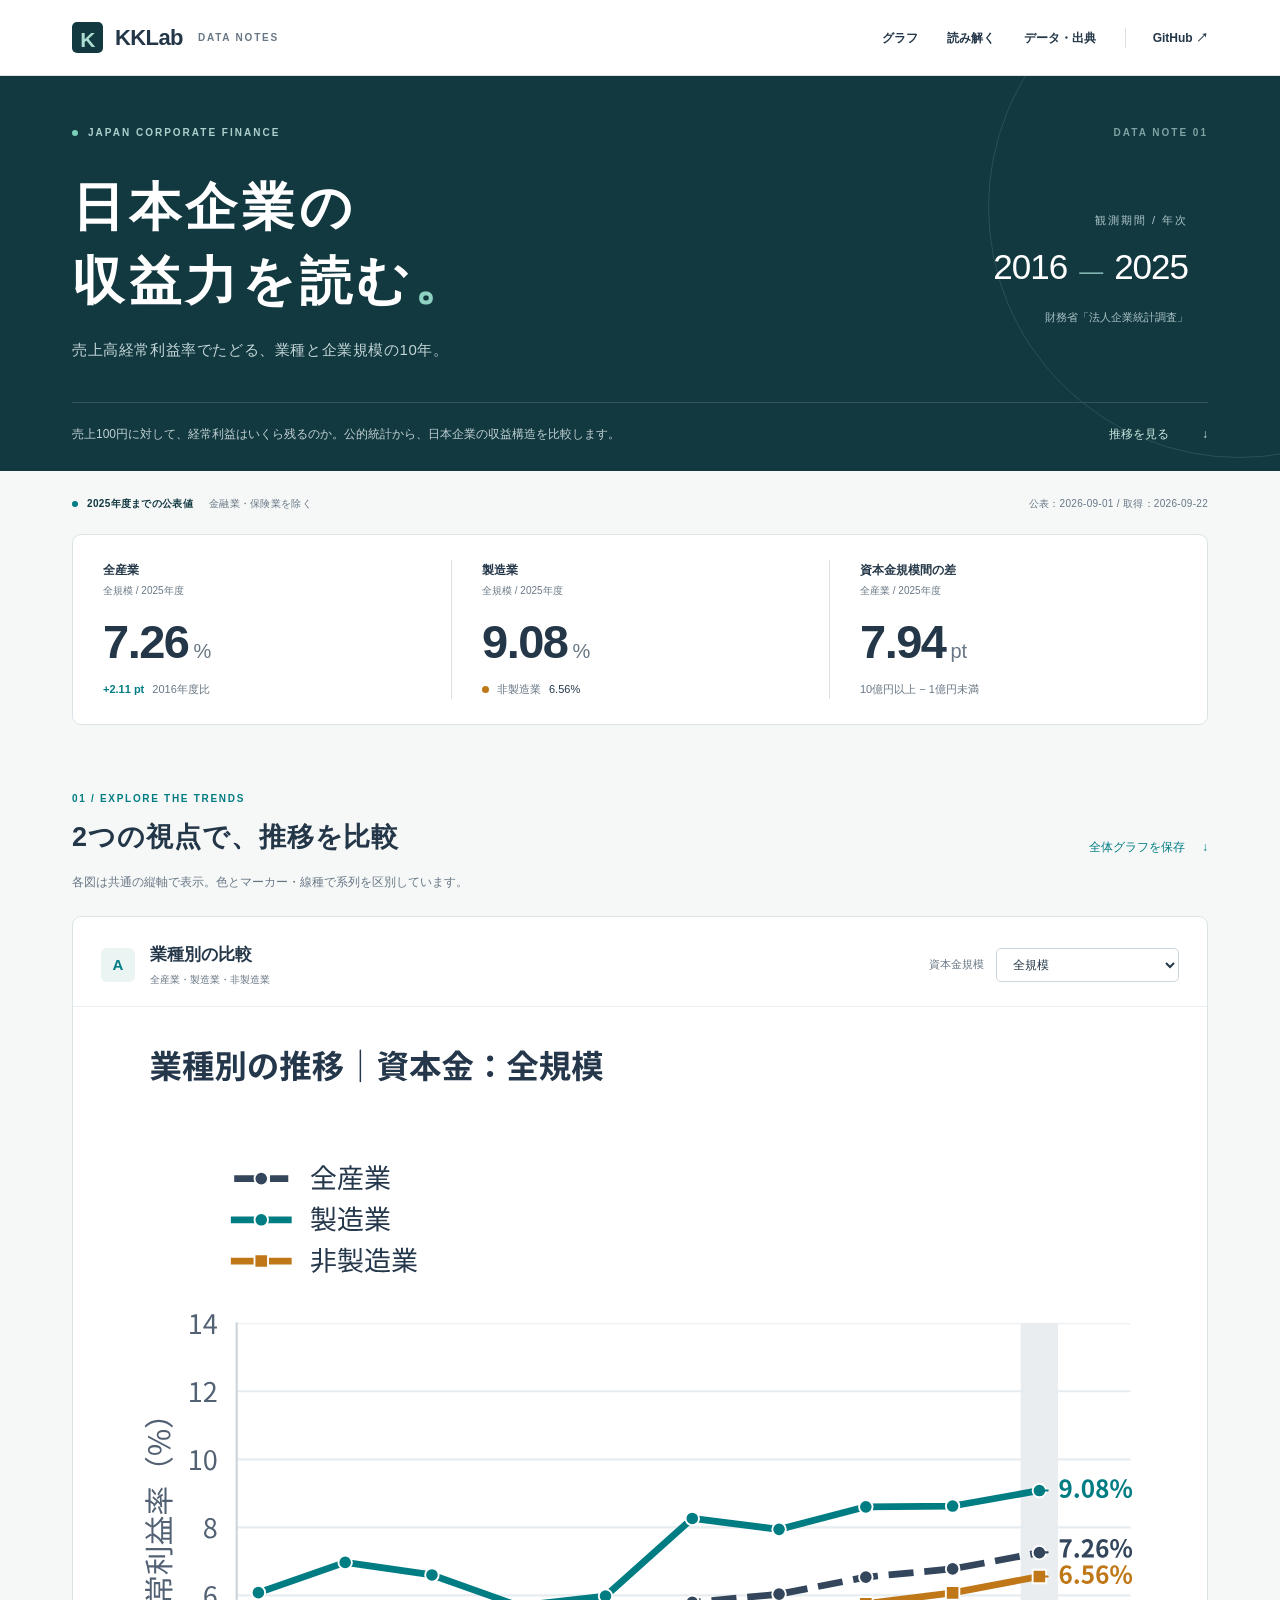
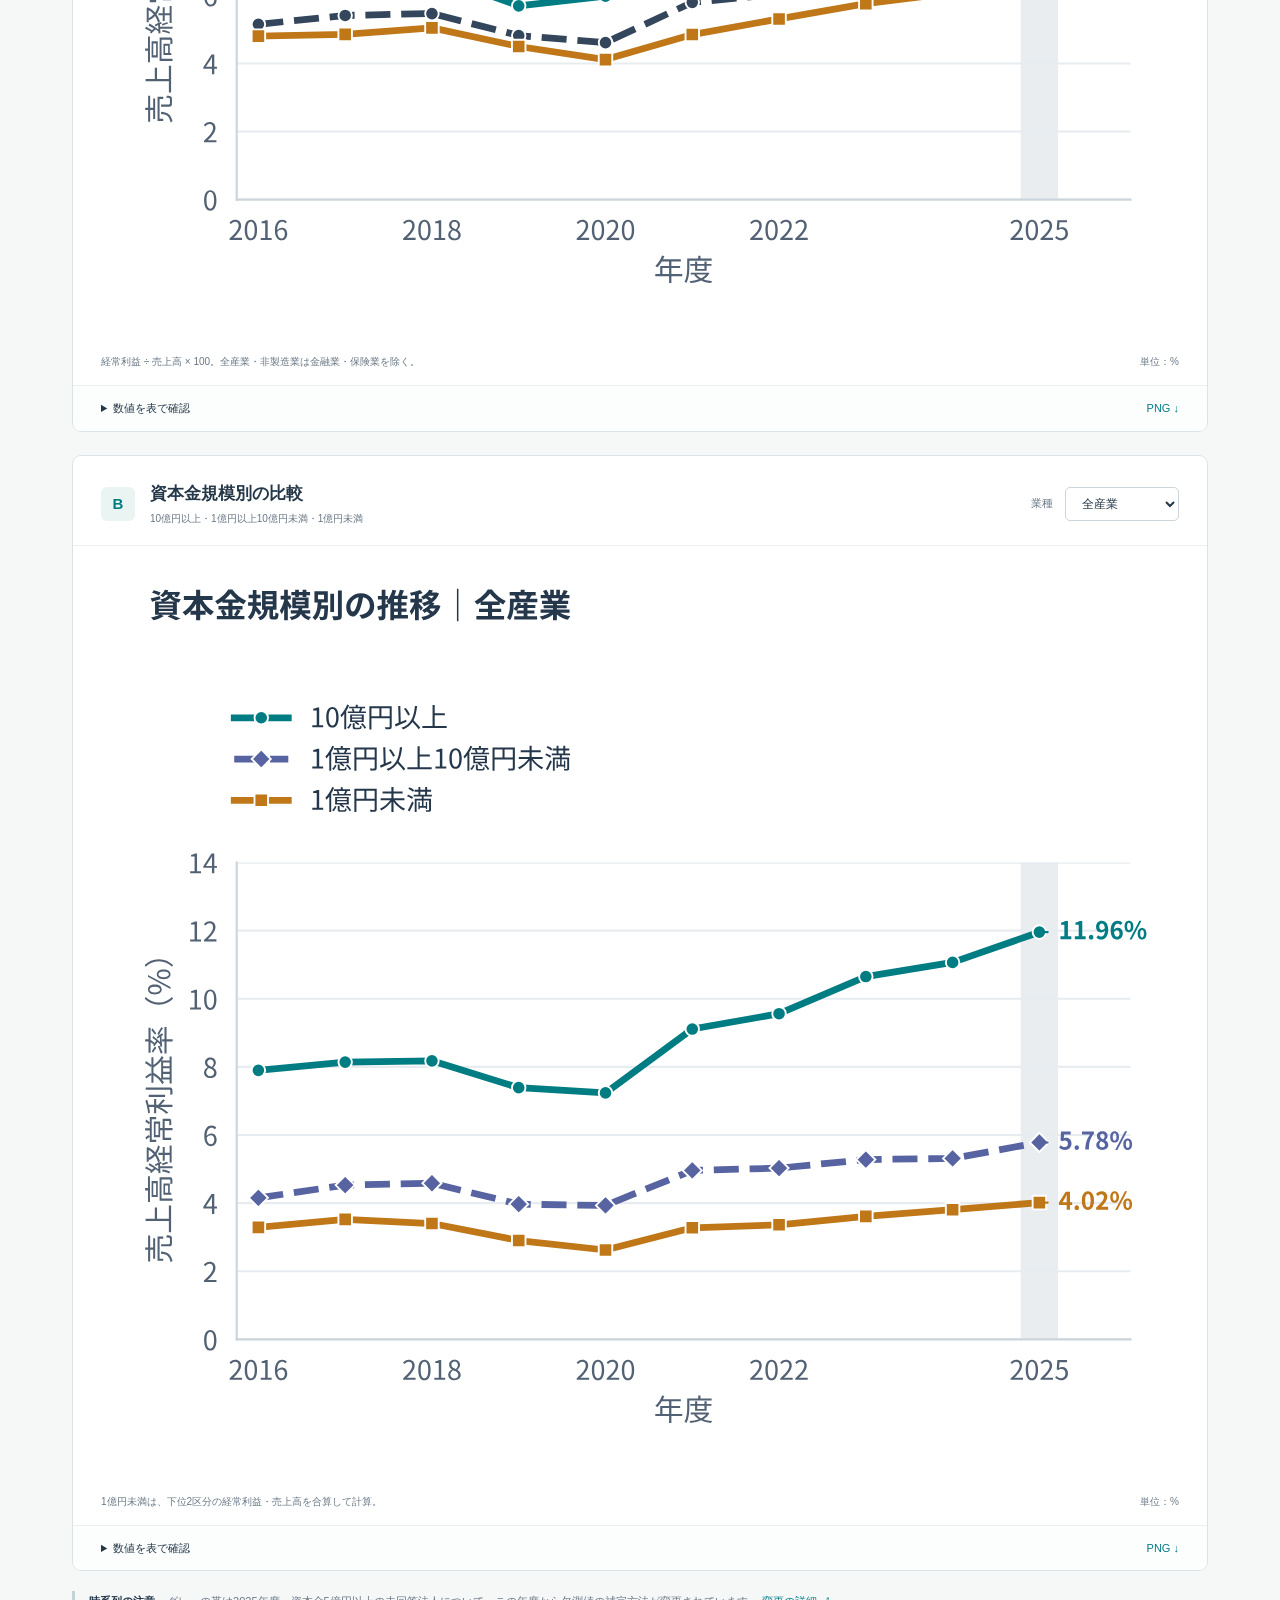
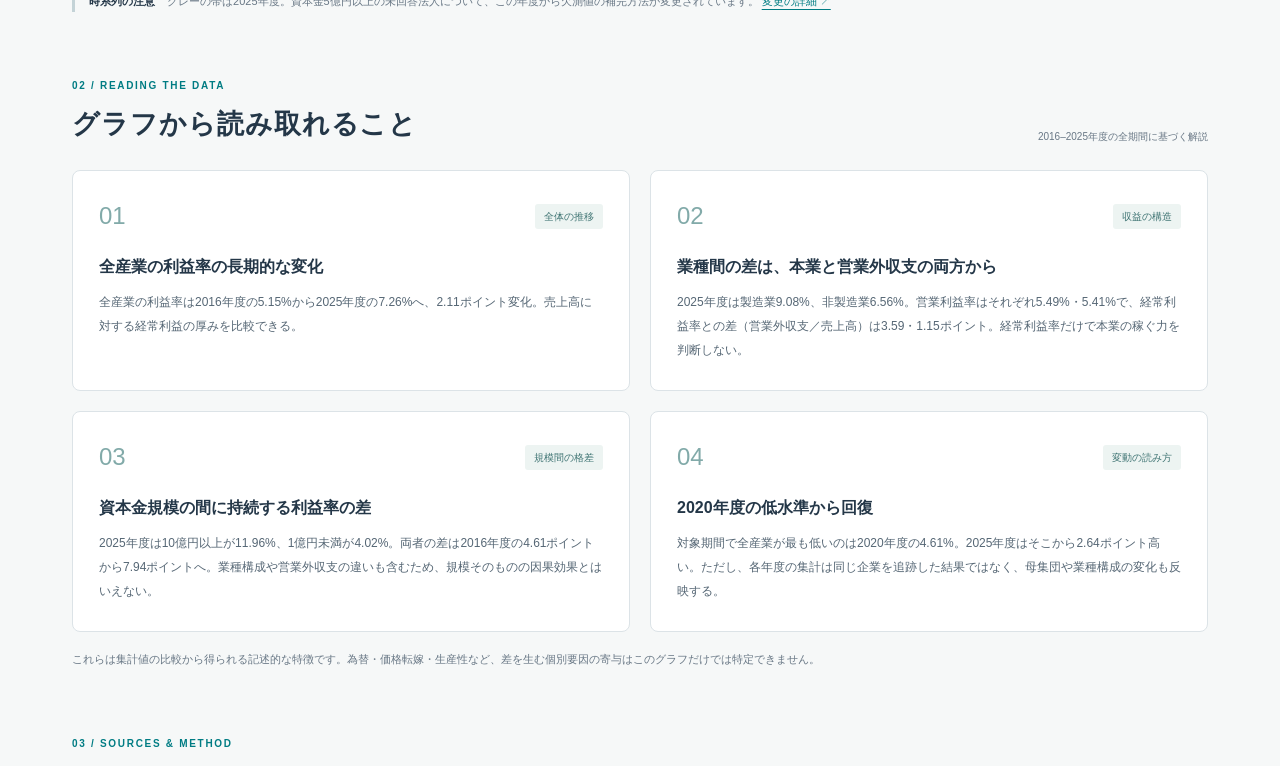
==== commit bd2fa4cc: "Credit GPT 6 Astra in README and site footer" ====
--- a/docs/index.html
+++ b/docs/index.html
@@ -69,7 +69,7 @@
     </section>
   </div>
 </main>
-<footer><div><a class="brand" href="./">KKLab <span class="brand-sub">DATA NOTES</span></a><p>公的統計を、考えるための手がかりに。</p><a href="https://github.com/katzkawai/kklab-corporate-ordinary-profit">Source on GitHub ↗</a></div></footer>
+<footer><div><a class="brand" href="./">KKLab <span class="brand-sub">DATA NOTES</span></a><p class="site-credit">公的統計を、考えるための手がかりに。<br>このサイトはGPT 6 Astraにより構築されました。</p><a href="https://github.com/katzkawai/kklab-corporate-ordinary-profit">Source on GitHub ↗</a></div></footer>
 <script id="chart-data" type="application/json">[{"capital_label": "\u5168\u898f\u6a21", "capital_size": "all", "fiscal_year": 2016, "net_nonoperating_margin_pp": 1.1168685987367057, "operating_margin_pct": 4.034214583832325, "operating_profit_million_yen": 58728333.0, "ordinary_margin_pct": 5.151083182569031, "ordinary_profit_million_yen": 74987218.0, "sales_million_yen": 1455756301.0, "sector": "\u5168\u7523\u696d", "sector_code": "104"}, {"capital_label": "10\u5104\u5186\u4ee5\u4e0a", "capital_size": "large", "fiscal_year": 2016, "net_nonoperating_margin_pp": 2.1040175796032985, "operating_margin_pct": 5.794765997788385, "operating_profit_million_yen": 31129658.0, "ordinary_margin_pct": 7.898783577391684, "ordinary_profit_million_yen": 42432504.0, "sales_million_yen": 537203021.0, "sector": "\u5168\u7523\u696d", "sector_code": "104"}, {"capital_label": "1\u5104\u5186\u4ee5\u4e0a10\u5104\u5186\u672a\u6e80", "capital_size": "medium", "fiscal_year": 2016, "net_nonoperating_margin_pp": 0.31697010471593856, "operating_margin_pct": 3.838721600051225, "operating_profit_million_yen": 10324725.0, "ordinary_margin_pct": 4.155691704767164, "ordinary_profit_million_yen": 11177256.0, "sales_million_yen": 268962589.0, "sector": "\u5168\u7523\u696d", "sector_code": "104"}, {"capital_label": "1\u5104\u5186\u672a\u6e80", "capital_size": "small", "fiscal_year": 2016, "net_nonoperating_margin_pp": 0.6317067126813249, "operating_margin_pct": 2.6592052871644367, "operating_profit_million_yen": 17273950.0, "ordinary_margin_pct": 3.2909119998457617, "ordinary_profit_million_yen": 21377458.0, "sales_million_yen": 649590691.0, "sector": "\u5168\u7523\u696d", "sector_code": "104"}, {"capital_label": "\u5168\u898f\u6a21", "capital_size": "all", "fiscal_year": 2016, "net_nonoperating_margin_pp": 1.724597809891704, "operating_margin_pct": 4.356312846304606, "operating_profit_million_yen": 17231894.0, "ordinary_margin_pct": 6.08091065619631, "ordinary_profit_million_yen": 24053738.0, "sales_million_yen": 395561444.0, "sector": "\u88fd\u9020\u696d", "sector_code": "108"}, {"capital_label": "10\u5104\u5186\u4ee5\u4e0a", "capital_size": "large", "fiscal_year": 2016, "net_nonoperating_margin_pp": 2.7188762854627733, "operating_margin_pct": 4.718665431936515, "operating_profit_million_yen": 10371715.0, "ordinary_margin_pct": 7.437541717399288, "ordinary_profit_million_yen": 16347856.0, "sales_million_yen": 219801873.0, "sector": "\u88fd\u9020\u696d", "sector_code": "108"}, {"capital_label": "1\u5104\u5186\u4ee5\u4e0a10\u5104\u5186\u672a\u6e80", "capital_size": "medium", "fiscal_year": 2016, "net_nonoperating_margin_pp": 0.4836496433981514, "operating_margin_pct": 5.064069927008379, "operating_profit_million_yen": 3313725.0, "ordinary_margin_pct": 5.547719570406531, "ordinary_profit_million_yen": 3630206.0, "sales_million_yen": 65436004.0, "sector": "\u88fd\u9020\u696d", "sector_code": "108"}, {"capital_label": "1\u5104\u5186\u672a\u6e80", "capital_size": "small", "fiscal_year": 2016, "net_nonoperating_margin_pp": 0.47969986322142777, "operating_margin_pct": 3.214593306251601, "operating_profit_million_yen": 3546454.0, "ordinary_margin_pct": 3.6942931694730285, "ordinary_profit_million_yen": 4075676.0, "sales_million_yen": 110323567.0, "sector": "\u88fd\u9020\u696d", "sector_code": "108"}, {"capital_label": "\u5168\u898f\u6a21", "capital_size": "all", "fiscal_year": 2016, "net_nonoperating_margin_pp": 0.8901232577852429, "operating_margin_pct": 3.9140388887964583, "operating_profit_million_yen": 41496439.0, "ordinary_margin_pct": 4.804162146581701, "ordinary_profit_million_yen": 50933480.0, "sales_million_yen": 1060194857.0, "sector": "\u975e\u88fd\u9020\u696d", "sector_code": "144"}, {"capital_label": "10\u5104\u5186\u4ee5\u4e0a", "capital_size": "large", "fiscal_year": 2016, "net_nonoperating_margin_pp": 1.678224868928325, "operating_margin_pct": 6.5399709896449405, "operating_profit_million_yen": 20757943.0, "ordinary_margin_pct": 8.218195858573266, "ordinary_profit_million_yen": 26084648.0, "sales_million_yen": 317401148.0, "sector": "\u975e\u88fd\u9020\u696d", "sector_code": "144"}, {"capital_label": "1\u5104\u5186\u4ee5\u4e0a10\u5104\u5186\u672a\u6e80", "capital_size": "medium", "fiscal_year": 2016, "net_nonoperating_margin_pp": 0.26338082565479093, "operating_margin_pct": 3.4447588259784343, "operating_profit_million_yen": 7011000.0, "ordinary_margin_pct": 3.7081396516332252, "ordinary_profit_million_yen": 7547050.0, "sales_million_yen": 203526585.0, "sector": "\u975e\u88fd\u9020\u696d", "sector_code": "144"}, {"capital_label": "1\u5104\u5186\u672a\u6e80", "capital_size": "small", "fiscal_year": 2016, "net_nonoperating_margin_pp": 0.6628043581607246, "operating_margin_pct": 2.5455836985159883, "operating_profit_million_yen": 13727496.0, "ordinary_margin_pct": 3.208388056676713, "ordinary_profit_million_yen": 17301782.0, "sales_million_yen": 539267124.0, "sector": "\u975e\u88fd\u9020\u696d", "sector_code": "144"}, {"capital_label": "\u5168\u898f\u6a21", "capital_size": "all", "fiscal_year": 2017, "net_nonoperating_margin_pp": 1.043314317596459, "operating_margin_pct": 4.367732806226301, "operating_profit_million_yen": 67444032.0, "ordinary_margin_pct": 5.41104712382276, "ordinary_profit_million_yen": 83554295.0, "sales_million_yen": 1544142808.0, "sector": "\u5168\u7523\u696d", "sector_code": "104"}, {"capital_label": "10\u5104\u5186\u4ee5\u4e0a", "capital_size": "large", "fiscal_year": 2017, "net_nonoperating_margin_pp": 1.8103718515983278, "operating_margin_pct": 6.331437564685778, "operating_profit_million_yen": 36004816.0, "ordinary_margin_pct": 8.141809416284106, "ordinary_profit_million_yen": 46299809.0, "sales_million_yen": 568667315.0, "sector": "\u5168\u7523\u696d", "sector_code": "104"}, {"capital_label": "1\u5104\u5186\u4ee5\u4e0a10\u5104\u5186\u672a\u6e80", "capital_size": "medium", "fiscal_year": 2017, "net_nonoperating_margin_pp": 0.5255502666973895, "operating_margin_pct": 4.004166964712382, "operating_profit_million_yen": 11495660.0, "ordinary_margin_pct": 4.529717231409771, "ordinary_profit_million_yen": 13004475.0, "sales_million_yen": 287092424.0, "sector": "\u5168\u7523\u696d", "sector_code": "104"}, {"capital_label": "1\u5104\u5186\u672a\u6e80", "capital_size": "small", "fiscal_year": 2017, "net_nonoperating_margin_pp": 0.6255899068313662, "operating_margin_pct": 2.8971595755502233, "operating_profit_million_yen": 19943556.0, "ordinary_margin_pct": 3.5227494823815895, "ordinary_profit_million_yen": 24250011.0, "sales_million_yen": 688383069.0, "sector": "\u5168\u7523\u696d", "sector_code": "104"}, {"capital_label": "\u5168\u898f\u6a21", "capital_size": "all", "fiscal_year": 2017, "net_nonoperating_margin_pp": 1.9152606853622434, "operating_margin_pct": 5.055050882860206, "operating_profit_million_yen": 20536639.0, "ordinary_margin_pct": 6.970311568222449, "ordinary_profit_million_yen": 28317573.0, "sales_million_yen": 406259788.0, "sector": "\u88fd\u9020\u696d", "sector_code": "108"}, {"capital_label": "10\u5104\u5186\u4ee5\u4e0a", "capital_size": "large", "fiscal_year": 2017, "net_nonoperating_margin_pp": 2.920849110662602, "operating_margin_pct": 5.927315949939735, "operating_profit_million_yen": 13679434.0, "ordinary_margin_pct": 8.848165060602337, "ordinary_profit_million_yen": 20420354.0, "sales_million_yen": 230786314.0, "sector": "\u88fd\u9020\u696d", "sector_code": "108"}, {"capital_label": "1\u5104\u5186\u4ee5\u4e0a10\u5104\u5186\u672a\u6e80", "capital_size": "medium", "fiscal_year": 2017, "net_nonoperating_margin_pp": 0.4487627288297187, "operating_margin_pct": 5.160913644109241, "operating_profit_million_yen": 3410074.0, "ordinary_margin_pct": 5.60967637293896, "ordinary_profit_million_yen": 3706594.0, "sales_million_yen": 66075006.0, "sector": "\u88fd\u9020\u696d", "sector_code": "108"}, {"capital_label": "1\u5104\u5186\u672a\u6e80", "capital_size": "small", "fiscal_year": 2017, "net_nonoperating_margin_pp": 0.6796201204572627, "operating_margin_pct": 3.150986538495219, "operating_profit_million_yen": 3447131.0, "ordinary_margin_pct": 3.830606658952482, "ordinary_profit_million_yen": 4190625.0, "sales_million_yen": 109398468.0, "sector": "\u88fd\u9020\u696d", "sector_code": "108"}, {"capital_label": "\u5168\u898f\u6a21", "capital_size": "all", "fiscal_year": 2017, "net_nonoperating_margin_pp": 0.7320022228647014, "operating_margin_pct": 4.122338779604955, "operating_profit_million_yen": 46907393.0, "ordinary_margin_pct": 4.854341002469656, "ordinary_profit_million_yen": 55236722.0, "sales_million_yen": 1137883020.0, "sector": "\u975e\u88fd\u9020\u696d", "sector_code": "144"}, {"capital_label": "10\u5104\u5186\u4ee5\u4e0a", "capital_size": "large", "fiscal_year": 2017, "net_nonoperating_margin_pp": 1.0518712178196727, "operating_margin_pct": 6.6074688822175, "operating_profit_million_yen": 22325382.0, "ordinary_margin_pct": 7.659340100037173, "ordinary_profit_million_yen": 25879455.0, "sales_million_yen": 337881001.0, "sector": "\u975e\u88fd\u9020\u696d", "sector_code": "144"}, {"capital_label": "1\u5104\u5186\u4ee5\u4e0a10\u5104\u5186\u672a\u6e80", "capital_size": "medium", "fiscal_year": 2017, "net_nonoperating_margin_pp": 0.5485065434978522, "operating_margin_pct": 3.658347868311447, "operating_profit_million_yen": 8085586.0, "ordinary_margin_pct": 4.206854411809299, "ordinary_profit_million_yen": 9297881.0, "sales_million_yen": 221017418.0, "sector": "\u975e\u88fd\u9020\u696d", "sector_code": "144"}, {"capital_label": "1\u5104\u5186\u672a\u6e80", "capital_size": "small", "fiscal_year": 2017, "net_nonoperating_margin_pp": 0.6153809607105596, "operating_margin_pct": 2.849199265664062, "operating_profit_million_yen": 16496425.0, "ordinary_margin_pct": 3.4645802263746215, "ordinary_profit_million_yen": 20059386.0, "sales_million_yen": 578984601.0, "sector": "\u975e\u88fd\u9020\u696d", "sector_code": "144"}, {"capital_label": "\u5168\u898f\u6a21", "capital_size": "all", "fiscal_year": 2018, "net_nonoperating_margin_pp": 1.0544573045073955, "operating_margin_pct": 4.411738666165632, "operating_profit_million_yen": 67729516.0, "ordinary_margin_pct": 5.466195970673027, "ordinary_profit_million_yen": 83917665.0, "sales_million_yen": 1535211424.0, "sector": "\u5168\u7523\u696d", "sector_code": "104"}, {"capital_label": "10\u5104\u5186\u4ee5\u4e0a", "capital_size": "large", "fiscal_year": 2018, "net_nonoperating_margin_pp": 1.8159913287665752, "operating_margin_pct": 6.362363344594309, "operating_profit_million_yen": 37526705.0, "ordinary_margin_pct": 8.178354673360884, "ordinary_profit_million_yen": 48237846.0, "sales_million_yen": 589823356.0, "sector": "\u5168\u7523\u696d", "sector_code": "104"}, {"capital_label": "1\u5104\u5186\u4ee5\u4e0a10\u5104\u5186\u672a\u6e80", "capital_size": "medium", "fiscal_year": 2018, "net_nonoperating_margin_pp": 0.5001863546342724, "operating_margin_pct": 4.084051075702611, "operating_profit_million_yen": 12171090.0, "ordinary_margin_pct": 4.584237430336883, "ordinary_profit_million_yen": 13661721.0, "sales_million_yen": 298015127.0, "sector": "\u5168\u7523\u696d", "sector_code": "104"}, {"capital_label": "1\u5104\u5186\u672a\u6e80", "capital_size": "small", "fiscal_year": 2018, "net_nonoperating_margin_pp": 0.6157775136295043, "operating_margin_pct": 2.785368349215572, "operating_profit_million_yen": 18031721.0, "ordinary_margin_pct": 3.4011458628450764, "ordinary_profit_million_yen": 22018098.0, "sales_million_yen": 647372941.0, "sector": "\u5168\u7523\u696d", "sector_code": "104"}, {"capital_label": "\u5168\u898f\u6a21", "capital_size": "all", "fiscal_year": 2018, "net_nonoperating_margin_pp": 1.9782102133808817, "operating_margin_pct": 4.622990658683705, "operating_profit_million_yen": 19151653.0, "ordinary_margin_pct": 6.601200872064586, "ordinary_profit_million_yen": 27346780.0, "sales_million_yen": 414269775.0, "sector": "\u88fd\u9020\u696d", "sector_code": "108"}, {"capital_label": "10\u5104\u5186\u4ee5\u4e0a", "capital_size": "large", "fiscal_year": 2018, "net_nonoperating_margin_pp": 2.9510925004683433, "operating_margin_pct": 5.223683368803853, "operating_profit_million_yen": 12421689.0, "ordinary_margin_pct": 8.174775869272196, "ordinary_profit_million_yen": 19439257.0, "sales_million_yen": 237795596.0, "sector": "\u88fd\u9020\u696d", "sector_code": "108"}, {"capital_label": "1\u5104\u5186\u4ee5\u4e0a10\u5104\u5186\u672a\u6e80", "capital_size": "medium", "fiscal_year": 2018, "net_nonoperating_margin_pp": 0.5625915656865281, "operating_margin_pct": 4.6833431110151835, "operating_profit_million_yen": 3187951.0, "ordinary_margin_pct": 5.245934676701712, "ordinary_profit_million_yen": 3570907.0, "sales_million_yen": 68069986.0, "sector": "\u88fd\u9020\u696d", "sector_code": "108"}, {"capital_label": "1\u5104\u5186\u672a\u6e80", "capital_size": "small", "fiscal_year": 2018, "net_nonoperating_margin_pp": 0.7330002447414561, "operating_margin_pct": 3.2674132816984303, "operating_profit_million_yen": 3542013.0, "ordinary_margin_pct": 4.000413526439886, "ordinary_profit_million_yen": 4336616.0, "sales_million_yen": 108404193.0, "sector": "\u88fd\u9020\u696d", "sector_code": "108"}, {"capital_label": "\u5168\u898f\u6a21", "capital_size": "all", "fiscal_year": 2018, "net_nonoperating_margin_pp": 0.7130631649854946, "operating_margin_pct": 4.33366563222418, "operating_profit_million_yen": 48577863.0, "ordinary_margin_pct": 5.046728797209675, "ordinary_profit_million_yen": 56570885.0, "sales_million_yen": 1120941649.0, "sector": "\u975e\u88fd\u9020\u696d", "sector_code": "144"}, {"capital_label": "10\u5104\u5186\u4ee5\u4e0a", "capital_size": "large", "fiscal_year": 2018, "net_nonoperating_margin_pp": 1.0492277654466804, "operating_margin_pct": 7.131544398657651, "operating_profit_million_yen": 25105016.0, "ordinary_margin_pct": 8.180772164104331, "ordinary_profit_million_yen": 28798589.0, "sales_million_yen": 352027760.0, "sector": "\u975e\u88fd\u9020\u696d", "sector_code": "144"}, {"capital_label": "1\u5104\u5186\u4ee5\u4e0a10\u5104\u5186\u672a\u6e80", "capital_size": "medium", "fiscal_year": 2018, "net_nonoperating_margin_pp": 0.48171272294899214, "operating_margin_pct": 3.9066444113293963, "operating_profit_million_yen": 8983139.0, "ordinary_margin_pct": 4.3883571342783885, "ordinary_profit_million_yen": 10090814.0, "sales_million_yen": 229945141.0, "sector": "\u975e\u88fd\u9020\u696d", "sector_code": "144"}, {"capital_label": "1\u5104\u5186\u672a\u6e80", "capital_size": "small", "fiscal_year": 2018, "net_nonoperating_margin_pp": 0.5922001993332642, "operating_margin_pct": 2.688413392013594, "operating_profit_million_yen": 14489708.0, "ordinary_margin_pct": 3.2806135913468584, "ordinary_profit_million_yen": 17681482.0, "sales_million_yen": 538968748.0, "sector": "\u975e\u88fd\u9020\u696d", "sector_code": "144"}, {"capital_label": "\u5168\u898f\u6a21", "capital_size": "all", "fiscal_year": 2019, "net_nonoperating_margin_pp": 1.0983113245926863, "operating_margin_pct": 3.7224302988015467, "operating_profit_million_yen": 55162642.0, "ordinary_margin_pct": 4.820741623394233, "ordinary_profit_million_yen": 71438502.0, "sales_million_yen": 1481898587.0, "sector": "\u5168\u7523\u696d", "sector_code": "104"}, {"capital_label": "10\u5104\u5186\u4ee5\u4e0a", "capital_size": "large", "fiscal_year": 2019, "net_nonoperating_margin_pp": 1.9228693319281875, "operating_margin_pct": 5.467789477457286, "operating_profit_million_yen": 30850321.0, "ordinary_margin_pct": 7.3906588093854735, "ordinary_profit_million_yen": 41699520.0, "sales_million_yen": 564219254.0, "sector": "\u5168\u7523\u696d", "sector_code": "104"}, {"capital_label": "1\u5104\u5186\u4ee5\u4e0a10\u5104\u5186\u672a\u6e80", "capital_size": "medium", "fiscal_year": 2019, "net_nonoperating_margin_pp": 0.4413612578659154, "operating_margin_pct": 3.5289012449941723, "operating_profit_million_yen": 10248768.0, "ordinary_margin_pct": 3.9702625028600877, "ordinary_profit_million_yen": 11530586.0, "sales_million_yen": 290423769.0, "sector": "\u5168\u7523\u696d", "sector_code": "104"}, {"capital_label": "1\u5104\u5186\u672a\u6e80", "capital_size": "small", "fiscal_year": 2019, "net_nonoperating_margin_pp": 0.6607901528315501, "operating_margin_pct": 2.2420770427793286, "operating_profit_million_yen": 14063553.0, "ordinary_margin_pct": 2.9028671956108787, "ordinary_profit_million_yen": 18208396.0, "sales_million_yen": 627255564.0, "sector": "\u5168\u7523\u696d", "sector_code": "104"}, {"capital_label": "\u5168\u898f\u6a21", "capital_size": "all", "fiscal_year": 2019, "net_nonoperating_margin_pp": 2.1796254966788595, "operating_margin_pct": 3.5143539895840874, "operating_profit_million_yen": 14004690.0, "ordinary_margin_pct": 5.693979486262947, "ordinary_profit_million_yen": 22690491.0, "sales_million_yen": 398499697.0, "sector": "\u88fd\u9020\u696d", "sector_code": "108"}, {"capital_label": "10\u5104\u5186\u4ee5\u4e0a", "capital_size": "large", "fiscal_year": 2019, "net_nonoperating_margin_pp": 3.272004239119154, "operating_margin_pct": 3.7880220476241067, "operating_profit_million_yen": 8728344.0, "ordinary_margin_pct": 7.060026286743261, "ordinary_profit_million_yen": 16267682.0, "sales_million_yen": 230419567.0, "sector": "\u88fd\u9020\u696d", "sector_code": "108"}, {"capital_label": "1\u5104\u5186\u4ee5\u4e0a10\u5104\u5186\u672a\u6e80", "capital_size": "medium", "fiscal_year": 2019, "net_nonoperating_margin_pp": 0.5340307146807222, "operating_margin_pct": 4.012767580687872, "operating_profit_million_yen": 2573058.0, "ordinary_margin_pct": 4.546798295368594, "ordinary_profit_million_yen": 2915488.0, "sales_million_yen": 64121780.0, "sector": "\u88fd\u9020\u696d", "sector_code": "108"}, {"capital_label": "1\u5104\u5186\u672a\u6e80", "capital_size": "small", "fiscal_year": 2019, "net_nonoperating_margin_pp": 0.7734183930391354, "operating_margin_pct": 2.6003567774979115, "operating_profit_million_yen": 2703288.0, "ordinary_margin_pct": 3.373775170537047, "ordinary_profit_million_yen": 3507321.0, "sales_million_yen": 103958350.0, "sector": "\u88fd\u9020\u696d", "sector_code": "108"}, {"capital_label": "\u5168\u898f\u6a21", "capital_size": "all", "fiscal_year": 2019, "net_nonoperating_margin_pp": 0.7005784360735312, "operating_margin_pct": 3.7989656792061144, "operating_profit_million_yen": 41157952.0, "ordinary_margin_pct": 4.499544115279646, "ordinary_profit_million_yen": 48748011.0, "sales_million_yen": 1083398890.0, "sector": "\u975e\u88fd\u9020\u696d", "sector_code": "144"}, {"capital_label": "10\u5104\u5186\u4ee5\u4e0a", "capital_size": "large", "fiscal_year": 2019, "net_nonoperating_margin_pp": 0.9915710316409019, "operating_margin_pct": 6.627321073551516, "operating_profit_million_yen": 22121977.0, "ordinary_margin_pct": 7.618892105192418, "ordinary_profit_million_yen": 25431838.0, "sales_million_yen": 333799687.0, "sector": "\u975e\u88fd\u9020\u696d", "sector_code": "144"}, {"capital_label": "1\u5104\u5186\u4ee5\u4e0a10\u5104\u5186\u672a\u6e80", "capital_size": "medium", "fiscal_year": 2019, "net_nonoperating_margin_pp": 0.41510373114749743, "operating_margin_pct": 3.3917996186944697, "operating_profit_million_yen": 7675710.0, "ordinary_margin_pct": 3.806903349841967, "ordinary_profit_million_yen": 8615098.0, "sales_million_yen": 226301989.0, "sector": "\u975e\u88fd\u9020\u696d", "sector_code": "144"}, {"capital_label": "1\u5104\u5186\u672a\u6e80", "capital_size": "small", "fiscal_year": 2019, "net_nonoperating_margin_pp": 0.6384153996279447, "operating_margin_pct": 2.1709011047782876, "operating_profit_million_yen": 11360265.0, "ordinary_margin_pct": 2.8093165044062323, "ordinary_profit_million_yen": 14701075.0, "sales_million_yen": 523297214.0, "sector": "\u975e\u88fd\u9020\u696d", "sector_code": "144"}, {"capital_label": "\u5168\u898f\u6a21", "capital_size": "all", "fiscal_year": 2020, "net_nonoperating_margin_pp": 1.5575948894431448, "operating_margin_pct": 3.0556293311053224, "operating_profit_million_yen": 41632021.0, "ordinary_margin_pct": 4.613224220548467, "ordinary_profit_million_yen": 62853778.0, "sales_million_yen": 1362469609.0, "sector": "\u5168\u7523\u696d", "sector_code": "104"}, {"capital_label": "10\u5104\u5186\u4ee5\u4e0a", "capital_size": "large", "fiscal_year": 2020, "net_nonoperating_margin_pp": 2.2036811720171583, "operating_margin_pct": 5.032953197545105, "operating_profit_million_yen": 25781913.0, "ordinary_margin_pct": 7.236634369562263, "ordinary_profit_million_yen": 37070537.0, "sales_million_yen": 512262125.0, "sector": "\u5168\u7523\u696d", "sector_code": "104"}, {"capital_label": "1\u5104\u5186\u4ee5\u4e0a10\u5104\u5186\u672a\u6e80", "capital_size": "medium", "fiscal_year": 2020, "net_nonoperating_margin_pp": 0.5897821323739203, "operating_margin_pct": 3.3433287554191495, "operating_profit_million_yen": 8859330.0, "ordinary_margin_pct": 3.93311088779307, "ordinary_profit_million_yen": 10422166.0, "sales_million_yen": 264985308.0, "sector": "\u5168\u7523\u696d", "sector_code": "104"}, {"capital_label": "1\u5104\u5186\u672a\u6e80", "capital_size": "small", "fiscal_year": 2020, "net_nonoperating_margin_pp": 1.4302767979865478, "operating_margin_pct": 1.1945511101069417, "operating_profit_million_yen": 6990778.0, "ordinary_margin_pct": 2.6248279080934895, "ordinary_profit_million_yen": 15361075.0, "sales_million_yen": 585222176.0, "sector": "\u5168\u7523\u696d", "sector_code": "104"}, {"capital_label": "\u5168\u898f\u6a21", "capital_size": "all", "fiscal_year": 2020, "net_nonoperating_margin_pp": 2.8537367905053967, "operating_margin_pct": 3.1256428981298656, "operating_profit_million_yen": 11411559.0, "ordinary_margin_pct": 5.979379688635262, "ordinary_profit_million_yen": 21830403.0, "sales_million_yen": 365094778.0, "sector": "\u88fd\u9020\u696d", "sector_code": "108"}, {"capital_label": "10\u5104\u5186\u4ee5\u4e0a", "capital_size": "large", "fiscal_year": 2020, "net_nonoperating_margin_pp": 3.9920887857857426, "operating_margin_pct": 3.6209831878363032, "operating_profit_million_yen": 7602623.0, "ordinary_margin_pct": 7.613071973622046, "ordinary_profit_million_yen": 15984420.0, "sales_million_yen": 209960185.0, "sector": "\u88fd\u9020\u696d", "sector_code": "108"}, {"capital_label": "1\u5104\u5186\u4ee5\u4e0a10\u5104\u5186\u672a\u6e80", "capital_size": "medium", "fiscal_year": 2020, "net_nonoperating_margin_pp": 0.8191615792924889, "operating_margin_pct": 4.188403362548173, "operating_profit_million_yen": 2666868.0, "ordinary_margin_pct": 5.007564941840662, "ordinary_profit_million_yen": 3188450.0, "sales_million_yen": 63672664.0, "sector": "\u88fd\u9020\u696d", "sector_code": "108"}, {"capital_label": "1\u5104\u5186\u672a\u6e80", "capital_size": "small", "fiscal_year": 2020, "net_nonoperating_margin_pp": 1.6569353134898344, "operating_margin_pct": 1.248681295580372, "operating_profit_million_yen": 1142068.0, "ordinary_margin_pct": 2.9056166090702065, "ordinary_profit_million_yen": 2657533.0, "sales_million_yen": 91461929.0, "sector": "\u88fd\u9020\u696d", "sector_code": "108"}, {"capital_label": "\u5168\u898f\u6a21", "capital_size": "all", "fiscal_year": 2020, "net_nonoperating_margin_pp": 1.0831347116678942, "operating_margin_pct": 3.0300004632862048, "operating_profit_million_yen": 30220462.0, "ordinary_margin_pct": 4.113135174954099, "ordinary_profit_million_yen": 41023375.0, "sales_million_yen": 997374831.0, "sector": "\u975e\u88fd\u9020\u696d", "sector_code": "144"}, {"capital_label": "10\u5104\u5186\u4ee5\u4e0a", "capital_size": "large", "fiscal_year": 2020, "net_nonoperating_margin_pp": 0.9615641236043668, "operating_margin_pct": 6.0136200250650065, "operating_profit_million_yen": 18179290.0, "ordinary_margin_pct": 6.975184148669373, "ordinary_profit_million_yen": 21086117.0, "sales_million_yen": 302301940.0, "sector": "\u975e\u88fd\u9020\u696d", "sector_code": "144"}, {"capital_label": "1\u5104\u5186\u4ee5\u4e0a10\u5104\u5186\u672a\u6e80", "capital_size": "medium", "fiscal_year": 2020, "net_nonoperating_margin_pp": 0.5172322906851292, "operating_margin_pct": 3.0760422579318965, "operating_profit_million_yen": 6192462.0, "ordinary_margin_pct": 3.5932745486170257, "ordinary_profit_million_yen": 7233716.0, "sales_million_yen": 201312644.0, "sector": "\u975e\u88fd\u9020\u696d", "sector_code": "144"}, {"capital_label": "1\u5104\u5186\u672a\u6e80", "capital_size": "small", "fiscal_year": 2020, "net_nonoperating_margin_pp": 1.3882915932679367, "operating_margin_pct": 1.1845242778323546, "operating_profit_million_yen": 5848710.0, "ordinary_margin_pct": 2.5728158711002913, "ordinary_profit_million_yen": 12703542.0, "sales_million_yen": 493760247.0, "sector": "\u975e\u88fd\u9020\u696d", "sector_code": "144"}, {"capital_label": "\u5168\u898f\u6a21", "capital_size": "all", "fiscal_year": 2021, "net_nonoperating_margin_pp": 2.051890363757941, "operating_margin_pct": 3.7444602716685114, "operating_profit_million_yen": 54215583.0, "ordinary_margin_pct": 5.796350635426452, "ordinary_profit_million_yen": 83924653.0, "sales_million_yen": 1447887788.0, "sector": "\u5168\u7523\u696d", "sector_code": "104"}, {"capital_label": "10\u5104\u5186\u4ee5\u4e0a", "capital_size": "large", "fiscal_year": 2021, "net_nonoperating_margin_pp": 2.711655949060111, "operating_margin_pct": 6.400340136505546, "operating_profit_million_yen": 34793189.0, "ordinary_margin_pct": 9.111996085565657, "ordinary_profit_million_yen": 49534149.0, "sales_million_yen": 543614687.0, "sector": "\u5168\u7523\u696d", "sector_code": "104"}, {"capital_label": "1\u5104\u5186\u4ee5\u4e0a10\u5104\u5186\u672a\u6e80", "capital_size": "medium", "fiscal_year": 2021, "net_nonoperating_margin_pp": 0.7415992330907937, "operating_margin_pct": 4.219875886001271, "operating_profit_million_yen": 11924371.0, "ordinary_margin_pct": 4.961475119092064, "ordinary_profit_million_yen": 14019955.0, "sales_million_yen": 282576344.0, "sector": "\u5168\u7523\u696d", "sector_code": "104"}, {"capital_label": "1\u5104\u5186\u672a\u6e80", "capital_size": "small", "fiscal_year": 2021, "net_nonoperating_margin_pp": 2.070547393896089, "operating_margin_pct": 1.206057923831184, "operating_profit_million_yen": 7498023.0, "ordinary_margin_pct": 3.276605317727273, "ordinary_profit_million_yen": 20370549.0, "sales_million_yen": 621696757.0, "sector": "\u5168\u7523\u696d", "sector_code": "104"}, {"capital_label": "\u5168\u898f\u6a21", "capital_size": "all", "fiscal_year": 2021, "net_nonoperating_margin_pp": 3.098752694484478, "operating_margin_pct": 5.163101914073932, "operating_profit_million_yen": 20744000.0, "ordinary_margin_pct": 8.26185460855841, "ordinary_profit_million_yen": 33193982.0, "sales_million_yen": 401773979.0, "sector": "\u88fd\u9020\u696d", "sector_code": "108"}, {"capital_label": "10\u5104\u5186\u4ee5\u4e0a", "capital_size": "large", "fiscal_year": 2021, "net_nonoperating_margin_pp": 4.248870131686937, "operating_margin_pct": 6.333933191429615, "operating_profit_million_yen": 14629321.0, "ordinary_margin_pct": 10.582803323116552, "ordinary_profit_million_yen": 24442826.0, "sales_million_yen": 230967403.0, "sector": "\u88fd\u9020\u696d", "sector_code": "108"}, {"capital_label": "1\u5104\u5186\u4ee5\u4e0a10\u5104\u5186\u672a\u6e80", "capital_size": "medium", "fiscal_year": 2021, "net_nonoperating_margin_pp": 0.9999083847855399, "operating_margin_pct": 5.4404595998067204, "operating_profit_million_yen": 3984653.0, "ordinary_margin_pct": 6.44036798459226, "ordinary_profit_million_yen": 4716997.0, "sales_million_yen": 73241110.0, "sector": "\u88fd\u9020\u696d", "sector_code": "108"}, {"capital_label": "1\u5104\u5186\u672a\u6e80", "capital_size": "small", "fiscal_year": 2021, "net_nonoperating_margin_pp": 1.9516464975424803, "operating_margin_pct": 2.1831761660421938, "operating_profit_million_yen": 2130026.0, "ordinary_margin_pct": 4.134822663584674, "ordinary_profit_million_yen": 4034159.0, "sales_million_yen": 97565466.0, "sector": "\u88fd\u9020\u696d", "sector_code": "108"}, {"capital_label": "\u5168\u898f\u6a21", "capital_size": "all", "fiscal_year": 2021, "net_nonoperating_margin_pp": 1.6498289049924977, "operating_margin_pct": 3.199612003209872, "operating_profit_million_yen": 33471583.0, "ordinary_margin_pct": 4.84944090820237, "ordinary_profit_million_yen": 50730671.0, "sales_million_yen": 1046113809.0, "sector": "\u975e\u88fd\u9020\u696d", "sector_code": "144"}, {"capital_label": "10\u5104\u5186\u4ee5\u4e0a", "capital_size": "large", "fiscal_year": 2021, "net_nonoperating_margin_pp": 1.5760427971605226, "operating_margin_pct": 6.449398101919862, "operating_profit_million_yen": 20163868.0, "ordinary_margin_pct": 8.025440899080385, "ordinary_profit_million_yen": 25091323.0, "sales_million_yen": 312647284.0, "sector": "\u975e\u88fd\u9020\u696d", "sector_code": "144"}, {"capital_label": "1\u5104\u5186\u4ee5\u4e0a10\u5104\u5186\u672a\u6e80", "capital_size": "medium", "fiscal_year": 2021, "net_nonoperating_margin_pp": 0.6512233865035828, "operating_margin_pct": 3.7928244798006627, "operating_profit_million_yen": 7939718.0, "ordinary_margin_pct": 4.4440478663042455, "ordinary_profit_million_yen": 9302958.0, "sales_million_yen": 209335234.0, "sector": "\u975e\u88fd\u9020\u696d", "sector_code": "144"}, {"capital_label": "1\u5104\u5186\u672a\u6e80", "capital_size": "small", "fiscal_year": 2021, "net_nonoperating_margin_pp": 2.092680438726182, "operating_margin_pct": 1.0241702970563533, "operating_profit_million_yen": 5367997.0, "ordinary_margin_pct": 3.1168507357825352, "ordinary_profit_million_yen": 16336390.0, "sales_million_yen": 524131291.0, "sector": "\u975e\u88fd\u9020\u696d", "sector_code": "144"}, {"capital_label": "\u5168\u898f\u6a21", "capital_size": "all", "fiscal_year": 2022, "net_nonoperating_margin_pp": 2.0282687450946097, "operating_margin_pct": 4.008070765348731, "operating_profit_million_yen": 63264978.0, "ordinary_margin_pct": 6.036339510443341, "ordinary_profit_million_yen": 95279976.0, "sales_million_yen": 1578439646.0, "sector": "\u5168\u7523\u696d", "sector_code": "104"}, {"capital_label": "10\u5104\u5186\u4ee5\u4e0a", "capital_size": "large", "fiscal_year": 2022, "net_nonoperating_margin_pp": 3.2807341730130624, "operating_margin_pct": 6.281461505291926, "operating_profit_million_yen": 37681051.0, "ordinary_margin_pct": 9.562195678304988, "ordinary_profit_million_yen": 57361425.0, "sales_million_yen": 599877130.0, "sector": "\u5168\u7523\u696d", "sector_code": "104"}, {"capital_label": "1\u5104\u5186\u4ee5\u4e0a10\u5104\u5186\u672a\u6e80", "capital_size": "medium", "fiscal_year": 2022, "net_nonoperating_margin_pp": 0.7064207923213539, "operating_margin_pct": 4.3223366165044705, "operating_profit_million_yen": 12970538.0, "ordinary_margin_pct": 5.0287574088258244, "ordinary_profit_million_yen": 15090377.0, "sales_million_yen": 300081626.0, "sector": "\u5168\u7523\u696d", "sector_code": "104"}, {"capital_label": "1\u5104\u5186\u672a\u6e80", "capital_size": "small", "fiscal_year": 2022, "net_nonoperating_margin_pp": 1.5055376135943934, "operating_margin_pct": 1.859063267058266, "operating_profit_million_yen": 12613389.0, "ordinary_margin_pct": 3.3646008806526595, "ordinary_profit_million_yen": 22828174.0, "sales_million_yen": 678480890.0, "sector": "\u5168\u7523\u696d", "sector_code": "104"}, {"capital_label": "\u5168\u898f\u6a21", "capital_size": "all", "fiscal_year": 2022, "net_nonoperating_margin_pp": 3.4551493308054635, "operating_margin_pct": 4.486015602015769, "operating_profit_million_yen": 19574368.0, "ordinary_margin_pct": 7.941164932821232, "ordinary_profit_million_yen": 34650634.0, "sales_million_yen": 436341951.0, "sector": "\u88fd\u9020\u696d", "sector_code": "108"}, {"capital_label": "10\u5104\u5186\u4ee5\u4e0a", "capital_size": "large", "fiscal_year": 2022, "net_nonoperating_margin_pp": 4.941594299286409, "operating_margin_pct": 5.646505861531276, "operating_profit_million_yen": 14339038.0, "ordinary_margin_pct": 10.588100160817685, "ordinary_profit_million_yen": 26887986.0, "sales_million_yen": 253945331.0, "sector": "\u88fd\u9020\u696d", "sector_code": "108"}, {"capital_label": "1\u5104\u5186\u4ee5\u4e0a10\u5104\u5186\u672a\u6e80", "capital_size": "medium", "fiscal_year": 2022, "net_nonoperating_margin_pp": 1.0114675149049548, "operating_margin_pct": 4.412726498712965, "operating_profit_million_yen": 3301554.0, "ordinary_margin_pct": 5.42419401361792, "ordinary_profit_million_yen": 4058323.0, "sales_million_yen": 74818913.0, "sector": "\u88fd\u9020\u696d", "sector_code": "108"}, {"capital_label": "1\u5104\u5186\u672a\u6e80", "capital_size": "small", "fiscal_year": 2022, "net_nonoperating_margin_pp": 1.6458326258989702, "operating_margin_pct": 1.7975620171937667, "operating_profit_million_yen": 1933776.0, "ordinary_margin_pct": 3.443394643092737, "ordinary_profit_million_yen": 3704325.0, "sales_million_yen": 107577707.0, "sector": "\u88fd\u9020\u696d", "sector_code": "108"}, {"capital_label": "\u5168\u898f\u6a21", "capital_size": "all", "fiscal_year": 2022, "net_nonoperating_margin_pp": 1.4831246113319572, "operating_margin_pct": 3.825470464678593, "operating_profit_million_yen": 43690610.0, "ordinary_margin_pct": 5.30859507601055, "ordinary_profit_million_yen": 60629342.0, "sales_million_yen": 1142097695.0, "sector": "\u975e\u88fd\u9020\u696d", "sector_code": "144"}, {"capital_label": "10\u5104\u5186\u4ee5\u4e0a", "capital_size": "large", "fiscal_year": 2022, "net_nonoperating_margin_pp": 2.061512130603524, "operating_margin_pct": 6.747576564940188, "operating_profit_million_yen": 23342013.0, "ordinary_margin_pct": 8.809088695543712, "ordinary_profit_million_yen": 30473439.0, "sales_million_yen": 345931799.0, "sector": "\u975e\u88fd\u9020\u696d", "sector_code": "144"}, {"capital_label": "1\u5104\u5186\u4ee5\u4e0a10\u5104\u5186\u672a\u6e80", "capital_size": "medium", "fiscal_year": 2022, "net_nonoperating_margin_pp": 0.6051023633014667, "operating_margin_pct": 4.292314458629467, "operating_profit_million_yen": 9668984.0, "ordinary_margin_pct": 4.897416821930934, "ordinary_profit_million_yen": 11032054.0, "sales_million_yen": 225262713.0, "sector": "\u975e\u88fd\u9020\u696d", "sector_code": "144"}, {"capital_label": "1\u5104\u5186\u672a\u6e80", "capital_size": "small", "fiscal_year": 2022, "net_nonoperating_margin_pp": 1.4791012296738235, "operating_margin_pct": 1.8706522082922072, "operating_profit_million_yen": 10679613.0, "ordinary_margin_pct": 3.3497534379660308, "ordinary_profit_million_yen": 19123849.0, "sales_million_yen": 570903183.0, "sector": "\u975e\u88fd\u9020\u696d", "sector_code": "144"}, {"capital_label": "\u5168\u898f\u6a21", "capital_size": "all", "fiscal_year": 2023, "net_nonoperating_margin_pp": 1.9092254179524923, "operating_margin_pct": 4.627685820623981, "operating_profit_million_yen": 75585445.0, "ordinary_margin_pct": 6.536911238576473, "ordinary_profit_million_yen": 106769423.0, "sales_million_yen": 1633331387.0, "sector": "\u5168\u7523\u696d", "sector_code": "104"}, {"capital_label": "10\u5104\u5186\u4ee5\u4e0a", "capital_size": "large", "fiscal_year": 2023, "net_nonoperating_margin_pp": 3.412940710436672, "operating_margin_pct": 7.240041665892198, "operating_profit_million_yen": 43466149.0, "ordinary_margin_pct": 10.65298237632887, "ordinary_profit_million_yen": 63956002.0, "sales_million_yen": 600357719.0, "sector": "\u5168\u7523\u696d", "sector_code": "104"}, {"capital_label": "1\u5104\u5186\u4ee5\u4e0a10\u5104\u5186\u672a\u6e80", "capital_size": "medium", "fiscal_year": 2023, "net_nonoperating_margin_pp": 0.568951680933691, "operating_margin_pct": 4.710638063838489, "operating_profit_million_yen": 15543114.0, "ordinary_margin_pct": 5.27958974477218, "ordinary_profit_million_yen": 17420414.0, "sales_million_yen": 329957721.0, "sector": "\u5168\u7523\u696d", "sector_code": "104"}, {"capital_label": "1\u5104\u5186\u672a\u6e80", "capital_size": "small", "fiscal_year": 2023, "net_nonoperating_margin_pp": 1.2541429590074435, "operating_margin_pct": 2.3578671395344606, "operating_profit_million_yen": 16576182.0, "ordinary_margin_pct": 3.612010098541904, "ordinary_profit_million_yen": 25393007.0, "sales_million_yen": 703015947.0, "sector": "\u5168\u7523\u696d", "sector_code": "104"}, {"capital_label": "\u5168\u898f\u6a21", "capital_size": "all", "fiscal_year": 2023, "net_nonoperating_margin_pp": 3.5503517555691397, "operating_margin_pct": 5.05360215739483, "operating_profit_million_yen": 22616505.0, "ordinary_margin_pct": 8.60395391296397, "ordinary_profit_million_yen": 38505478.0, "sales_million_yen": 447532360.0, "sector": "\u88fd\u9020\u696d", "sector_code": "108"}, {"capital_label": "10\u5104\u5186\u4ee5\u4e0a", "capital_size": "large", "fiscal_year": 2023, "net_nonoperating_margin_pp": 5.2308491407665745, "operating_margin_pct": 6.190478857786589, "operating_profit_million_yen": 15980843.0, "ordinary_margin_pct": 11.421327998553163, "ordinary_profit_million_yen": 29484383.0, "sales_million_yen": 258151968.0, "sector": "\u88fd\u9020\u696d", "sector_code": "108"}, {"capital_label": "1\u5104\u5186\u4ee5\u4e0a10\u5104\u5186\u672a\u6e80", "capital_size": "medium", "fiscal_year": 2023, "net_nonoperating_margin_pp": 1.0702025873895789, "operating_margin_pct": 4.7326996745445955, "operating_profit_million_yen": 3776572.0, "ordinary_margin_pct": 5.802902261934174, "ordinary_profit_million_yen": 4630566.0, "sales_million_yen": 79797415.0, "sector": "\u88fd\u9020\u696d", "sector_code": "108"}, {"capital_label": "1\u5104\u5186\u672a\u6e80", "capital_size": "small", "fiscal_year": 2023, "net_nonoperating_margin_pp": 1.3975154188410128, "operating_margin_pct": 2.6090639972301535, "operating_profit_million_yen": 2859090.0, "ordinary_margin_pct": 4.006579416071166, "ordinary_profit_million_yen": 4390529.0, "sales_million_yen": 109582977.0, "sector": "\u88fd\u9020\u696d", "sector_code": "108"}, {"capital_label": "\u5168\u898f\u6a21", "capital_size": "all", "fiscal_year": 2023, "net_nonoperating_margin_pp": 1.2898479971513757, "operating_margin_pct": 4.466940754202525, "operating_profit_million_yen": 52968940.0, "ordinary_margin_pct": 5.7567887513539, "ordinary_profit_million_yen": 68263945.0, "sales_million_yen": 1185799027.0, "sector": "\u975e\u88fd\u9020\u696d", "sector_code": "144"}, {"capital_label": "10\u5104\u5186\u4ee5\u4e0a", "capital_size": "large", "fiscal_year": 2023, "net_nonoperating_margin_pp": 2.041553357763412, "operating_margin_pct": 8.031807156858681, "operating_profit_million_yen": 27485306.0, "ordinary_margin_pct": 10.073360514622093, "ordinary_profit_million_yen": 34471619.0, "sales_million_yen": 342205751.0, "sector": "\u975e\u88fd\u9020\u696d", "sector_code": "144"}, {"capital_label": "1\u5104\u5186\u4ee5\u4e0a10\u5104\u5186\u672a\u6e80", "capital_size": "medium", "fiscal_year": 2023, "net_nonoperating_margin_pp": 0.4090601008458954, "operating_margin_pct": 4.703600738320171, "operating_profit_million_yen": 11766542.0, "ordinary_margin_pct": 5.112660839166066, "ordinary_profit_million_yen": 12789848.0, "sales_million_yen": 250160306.0, "sector": "\u975e\u88fd\u9020\u696d", "sector_code": "144"}, {"capital_label": "1\u5104\u5186\u672a\u6e80", "capital_size": "small", "fiscal_year": 2023, "net_nonoperating_margin_pp": 1.227667886400043, "operating_margin_pct": 2.311481278163564, "operating_profit_million_yen": 13717092.0, "ordinary_margin_pct": 3.539149164563607, "ordinary_profit_million_yen": 21002478.0, "sales_million_yen": 593432970.0, "sector": "\u975e\u88fd\u9020\u696d", "sector_code": "144"}, {"capital_label": "\u5168\u898f\u6a21", "capital_size": "all", "fiscal_year": 2024, "net_nonoperating_margin_pp": 1.7682503201990842, "operating_margin_pct": 5.010802972527706, "operating_profit_million_yen": 84802919.0, "ordinary_margin_pct": 6.779053292726791, "ordinary_profit_million_yen": 114728819.0, "sales_million_yen": 1692401786.0, "sector": "\u5168\u7523\u696d", "sector_code": "104"}, {"capital_label": "10\u5104\u5186\u4ee5\u4e0a", "capital_size": "large", "fiscal_year": 2024, "net_nonoperating_margin_pp": 3.2553585479567273, "operating_margin_pct": 7.8123323511066145, "operating_profit_million_yen": 48495379.0, "ordinary_margin_pct": 11.067690899063342, "ordinary_profit_million_yen": 68703153.0, "sales_million_yen": 620754172.0, "sector": "\u5168\u7523\u696d", "sector_code": "104"}, {"capital_label": "1\u5104\u5186\u4ee5\u4e0a10\u5104\u5186\u672a\u6e80", "capital_size": "medium", "fiscal_year": 2024, "net_nonoperating_margin_pp": 0.556442151314176, "operating_margin_pct": 4.756489710768253, "operating_profit_million_yen": 16489887.0, "ordinary_margin_pct": 5.312931862082429, "ordinary_profit_million_yen": 18418971.0, "sales_million_yen": 346681860.0, "sector": "\u5168\u7523\u696d", "sector_code": "104"}, {"capital_label": "1\u5104\u5186\u672a\u6e80", "capital_size": "small", "fiscal_year": 2024, "net_nonoperating_margin_pp": 1.0744013709646207, "operating_margin_pct": 2.7335985031921934, "operating_profit_million_yen": 19817653.0, "ordinary_margin_pct": 3.807999874156814, "ordinary_profit_million_yen": 27606695.0, "sales_million_yen": 724965754.0, "sector": "\u5168\u7523\u696d", "sector_code": "104"}, {"capital_label": "\u5168\u898f\u6a21", "capital_size": "all", "fiscal_year": 2024, "net_nonoperating_margin_pp": 3.2374723863109, "operating_margin_pct": 5.389973939790005, "operating_profit_million_yen": 25214037.0, "ordinary_margin_pct": 8.627446326100905, "ordinary_profit_million_yen": 40358776.0, "sales_million_yen": 467795156.0, "sector": "\u88fd\u9020\u696d", "sector_code": "108"}, {"capital_label": "10\u5104\u5186\u4ee5\u4e0a", "capital_size": "large", "fiscal_year": 2024, "net_nonoperating_margin_pp": 4.985670802108172, "operating_margin_pct": 6.6466507992308435, "operating_profit_million_yen": 17719140.0, "ordinary_margin_pct": 11.632321601339015, "ordinary_profit_million_yen": 31010315.0, "sales_million_yen": 266587497.0, "sector": "\u88fd\u9020\u696d", "sector_code": "108"}, {"capital_label": "1\u5104\u5186\u4ee5\u4e0a10\u5104\u5186\u672a\u6e80", "capital_size": "medium", "fiscal_year": 2024, "net_nonoperating_margin_pp": 0.7424104690414399, "operating_margin_pct": 4.827900832089416, "operating_profit_million_yen": 4097519.0, "ordinary_margin_pct": 5.570311301130856, "ordinary_profit_million_yen": 4727615.0, "sales_million_yen": 84871648.0, "sector": "\u88fd\u9020\u696d", "sector_code": "108"}, {"capital_label": "1\u5104\u5186\u672a\u6e80", "capital_size": "small", "fiscal_year": 2024, "net_nonoperating_margin_pp": 1.051667484112035, "operating_margin_pct": 2.9203150175056285, "operating_profit_million_yen": 3397378.0, "ordinary_margin_pct": 3.9719825016176635, "ordinary_profit_million_yen": 4620846.0, "sales_million_yen": 116336011.0, "sector": "\u88fd\u9020\u696d", "sector_code": "108"}, {"capital_label": "\u5168\u898f\u6a21", "capital_size": "all", "fiscal_year": 2024, "net_nonoperating_margin_pp": 1.2070129817931825, "operating_margin_pct": 4.865961080089857, "operating_profit_million_yen": 59588882.0, "ordinary_margin_pct": 6.0729740618830395, "ordinary_profit_million_yen": 74370043.0, "sales_million_yen": 1224606630.0, "sector": "\u975e\u88fd\u9020\u696d", "sector_code": "144"}, {"capital_label": "10\u5104\u5186\u4ee5\u4e0a", "capital_size": "large", "fiscal_year": 2024, "net_nonoperating_margin_pp": 1.9529220246371288, "operating_margin_pct": 8.689761395535026, "operating_profit_million_yen": 30776239.0, "ordinary_margin_pct": 10.642683420172155, "ordinary_profit_million_yen": 37692838.0, "sales_million_yen": 354166675.0, "sector": "\u975e\u88fd\u9020\u696d", "sector_code": "144"}, {"capital_label": "1\u5104\u5186\u4ee5\u4e0a10\u5104\u5186\u672a\u6e80", "capital_size": "medium", "fiscal_year": 2024, "net_nonoperating_margin_pp": 0.49615635313721107, "operating_margin_pct": 4.733340195301473, "operating_profit_million_yen": 12392368.0, "ordinary_margin_pct": 5.229496548438684, "ordinary_profit_million_yen": 13691356.0, "sales_million_yen": 261810212.0, "sector": "\u975e\u88fd\u9020\u696d", "sector_code": "144"}, {"capital_label": "1\u5104\u5186\u672a\u6e80", "capital_size": "small", "fiscal_year": 2024, "net_nonoperating_margin_pp": 1.078746820297936, "operating_margin_pct": 2.697908734966309, "operating_profit_million_yen": 16420275.0, "ordinary_margin_pct": 3.776655555264245, "ordinary_profit_million_yen": 22985849.0, "sales_million_yen": 608629743.0, "sector": "\u975e\u88fd\u9020\u696d", "sector_code": "144"}, {"capital_label": "\u5168\u898f\u6a21", "capital_size": "all", "fiscal_year": 2025, "net_nonoperating_margin_pp": 1.8231524019337098, "operating_margin_pct": 5.4334038502809605, "operating_profit_million_yen": 93468454.0, "ordinary_margin_pct": 7.25655625221467, "ordinary_profit_million_yen": 124831342.0, "sales_million_yen": 1720255968.0, "sector": "\u5168\u7523\u696d", "sector_code": "104"}, {"capital_label": "10\u5104\u5186\u4ee5\u4e0a", "capital_size": "large", "fiscal_year": 2025, "net_nonoperating_margin_pp": 3.6003877832549716, "operating_margin_pct": 8.35870494486005, "operating_profit_million_yen": 52145655.0, "ordinary_margin_pct": 11.95909272811502, "ordinary_profit_million_yen": 74606620.0, "sales_million_yen": 623848495.0, "sector": "\u5168\u7523\u696d", "sector_code": "104"}, {"capital_label": "1\u5104\u5186\u4ee5\u4e0a10\u5104\u5186\u672a\u6e80", "capital_size": "medium", "fiscal_year": 2025, "net_nonoperating_margin_pp": 0.688019358235338, "operating_margin_pct": 5.0939315663844615, "operating_profit_million_yen": 17840364.0, "ordinary_margin_pct": 5.7819509246197995, "ordinary_profit_million_yen": 20249999.0, "sales_million_yen": 350227791.0, "sector": "\u5168\u7523\u696d", "sector_code": "104"}, {"capital_label": "1\u5104\u5186\u672a\u6e80", "capital_size": "small", "fiscal_year": 2025, "net_nonoperating_margin_pp": 0.8700703271092283, "operating_margin_pct": 3.147021497162663, "operating_profit_million_yen": 23482435.0, "ordinary_margin_pct": 4.017091824271891, "ordinary_profit_million_yen": 29974723.0, "sales_million_yen": 746179682.0, "sector": "\u5168\u7523\u696d", "sector_code": "104"}, {"capital_label": "\u5168\u898f\u6a21", "capital_size": "all", "fiscal_year": 2025, "net_nonoperating_margin_pp": 3.5883375591789415, "operating_margin_pct": 5.494437981890683, "operating_profit_million_yen": 26209184.0, "ordinary_margin_pct": 9.082775541069624, "ordinary_profit_million_yen": 43326021.0, "sales_million_yen": 477013010.0, "sector": "\u88fd\u9020\u696d", "sector_code": "108"}, {"capital_label": "10\u5104\u5186\u4ee5\u4e0a", "capital_size": "large", "fiscal_year": 2025, "net_nonoperating_margin_pp": 5.664625449660948, "operating_margin_pct": 6.61327809042073, "operating_profit_million_yen": 17747998.0, "ordinary_margin_pct": 12.277903540081677, "ordinary_profit_million_yen": 32950105.0, "sales_million_yen": 268369147.0, "sector": "\u88fd\u9020\u696d", "sector_code": "108"}, {"capital_label": "1\u5104\u5186\u4ee5\u4e0a10\u5104\u5186\u672a\u6e80", "capital_size": "medium", "fiscal_year": 2025, "net_nonoperating_margin_pp": 0.878418968996562, "operating_margin_pct": 5.111912188486993, "operating_profit_million_yen": 4458470.0, "ordinary_margin_pct": 5.990331157483555, "ordinary_profit_million_yen": 5224603.0, "sales_million_yen": 87217265.0, "sector": "\u88fd\u9020\u696d", "sector_code": "108"}, {"capital_label": "1\u5104\u5186\u672a\u6e80", "capital_size": "small", "fiscal_year": 2025, "net_nonoperating_margin_pp": 0.9459187846142245, "operating_margin_pct": 3.2964079253871543, "operating_profit_million_yen": 4002716.0, "ordinary_margin_pct": 4.242326710001379, "ordinary_profit_million_yen": 5151313.0, "sales_million_yen": 121426598.0, "sector": "\u88fd\u9020\u696d", "sector_code": "108"}, {"capital_label": "\u5168\u898f\u6a21", "capital_size": "all", "fiscal_year": 2025, "net_nonoperating_margin_pp": 1.1458782781217254, "operating_margin_pct": 5.4099860021085275, "operating_profit_million_yen": 67259270.0, "ordinary_margin_pct": 6.555864280230253, "ordinary_profit_million_yen": 81505321.0, "sales_million_yen": 1243242958.0, "sector": "\u975e\u88fd\u9020\u696d", "sector_code": "144"}, {"capital_label": "10\u5104\u5186\u4ee5\u4e0a", "capital_size": "large", "fiscal_year": 2025, "net_nonoperating_margin_pp": 2.0419914801914167, "operating_margin_pct": 9.676415013566414, "operating_profit_million_yen": 34397657.0, "ordinary_margin_pct": 11.718406493757831, "ordinary_profit_million_yen": 41656515.0, "sales_million_yen": 355479348.0, "sector": "\u975e\u88fd\u9020\u696d", "sector_code": "144"}, {"capital_label": "1\u5104\u5186\u4ee5\u4e0a10\u5104\u5186\u672a\u6e80", "capital_size": "medium", "fiscal_year": 2025, "net_nonoperating_margin_pp": 0.6248806939384624, "operating_margin_pct": 5.087968988739257, "operating_profit_million_yen": 13381894.0, "ordinary_margin_pct": 5.712849682677719, "ordinary_profit_million_yen": 15025396.0, "sales_million_yen": 263010526.0, "sector": "\u975e\u88fd\u9020\u696d", "sector_code": "144"}, {"capital_label": "1\u5104\u5186\u672a\u6e80", "capital_size": "small", "fiscal_year": 2025, "net_nonoperating_margin_pp": 0.8553284708555355, "operating_margin_pct": 3.117986849345429, "operating_profit_million_yen": 19479719.0, "ordinary_margin_pct": 3.9733153202009643, "ordinary_profit_million_yen": 24823410.0, "sales_million_yen": 624753084.0, "sector": "\u975e\u88fd\u9020\u696d", "sector_code": "144"}]</script>
 </body>
-</html>+</html>
--- a/docs/assets/style.css
+++ b/docs/assets/style.css
@@ -1,4 +1,6 @@
 :root{--ink:#243748;--muted:#687785;--teal:#007c83;--deep:#123840;--line:#dce3e7;--paper:#f6f8f8;--gold:#bf7718}
+footer .site-credit{display:block;line-height:1.9}
+@media(max-width:800px){footer .site-credit{flex-basis:100%;order:3}}
 *{box-sizing:border-box}html{scroll-behavior:smooth;scroll-padding-top:28px}body{margin:0;background:var(--paper);color:var(--ink);font-family:Inter,"Noto Sans CJK JP","Hiragino Kaku Gothic ProN","Yu Gothic",Meiryo,sans-serif;line-height:1.7;-webkit-font-smoothing:antialiased}a{color:var(--teal);text-underline-offset:4px}button,select{font:inherit}a:focus-visible,select:focus-visible,summary:focus-visible{outline:3px solid #df9d29;outline-offset:5px}a:hover{opacity:.8}h1,h2,h3,p{margin:0}h2{font-size:27px;letter-spacing:.035em;line-height:1.5}h3{line-height:1.6}img{max-width:100%}.site-header{background:#fff;border-bottom:1px solid var(--line)}.header-inner{max-width:1216px;margin:auto;padding:19px 40px;display:flex;align-items:center;justify-content:space-between;gap:24px}.brand{display:flex;gap:12px;align-items:center;text-decoration:none;color:var(--ink);font-size:22px;font-weight:800;letter-spacing:-.6px}.brand-mark{display:grid;place-items:center;width:31px;height:31px;background:var(--deep);color:#abded1;font-size:21px;border-radius:5px}.brand-sub{font-size:10px;letter-spacing:1.8px;font-weight:600;color:var(--muted);margin-left:3px}nav{display:flex;gap:29px;align-items:center}nav a{font-size:12px;font-weight:600;color:var(--ink);text-decoration:none}.github-link{border-left:1px solid var(--line);padding-left:27px}.hero{background:var(--deep);color:#fff;position:relative;overflow:hidden}.hero:after{content:"";position:absolute;width:500px;height:500px;border:1px solid #2b5055;border-radius:50%;right:-210px;top:-120px;pointer-events:none}.hero-inner{max-width:1216px;margin:auto;padding:48px 40px 27px;position:relative;z-index:1}.eyebrow{font-size:10px;letter-spacing:2px;font-weight:700;display:flex;align-items:center;gap:10px;color:#aed0cc}.status-dot,.scope-dot{display:inline-block;width:6px;height:6px;border-radius:50%;background:#7cd0b7}.hero-number{margin-left:auto;letter-spacing:2px;opacity:.7}.hero-heading{display:flex;align-items:center;justify-content:space-between;padding:30px 0 39px;gap:30px}h1{font-size:52px;line-height:1.42;font-weight:650;letter-spacing:.09em}.title-dot{color:#8ed3c2}.hero-subtitle{color:#c3d6d7;margin-top:18px;font-size:15px;letter-spacing:.04em}.period{text-align:right;padding-right:20px;min-width:255px}.period>span{font-size:11px;color:#b1cacc;letter-spacing:2px}.period strong{display:block;font-size:35px;font-weight:500;letter-spacing:-1px;margin:5px 0}.period strong span{font-size:24px;margin:0 12px;color:#80b4b1}.period small{font-size:11px;color:#a9c2c4}.hero-footer{display:flex;justify-content:space-between;align-items:center;border-top:1px solid #34545a;padding-top:21px;gap:20px}.hero-footer p{font-size:12px;color:#c0d0d1}.hero-footer a{color:#cae9e1;text-decoration:none;font-size:12px;white-space:nowrap}.hero-footer a span{padding-left:30px}.content{max-width:1216px;padding:0 40px 70px;margin:auto}.scope{display:flex;gap:16px;flex-wrap:wrap;padding:24px 0 22px;color:var(--muted);font-size:10px;align-items:center;letter-spacing:.03em}.scope>span:first-child{color:var(--deep);font-weight:600}.scope>span:last-child{margin-left:auto}.scope-dot{background:var(--teal);margin-right:6px;vertical-align:middle}.metrics{display:grid;grid-template-columns:repeat(3,1fr);background:#fff;border:1px solid var(--line);border-radius:9px;padding:25px 0}.metric{padding:0 30px}.metric+.metric{border-left:1px solid var(--line)}.metric-label{font-size:12px;font-weight:650}.metric-label span{display:block;font-size:10px;font-weight:400;color:var(--muted);margin-top:2px}.metric-value{font-size:47px;line-height:1.3;font-weight:650;font-variant-numeric:tabular-nums;letter-spacing:-1.5px;margin:12px 0 8px}.metric-value>span{font-size:20px;margin-left:5px;font-weight:450;color:var(--muted);letter-spacing:0}.metric-note{font-size:11px;color:var(--muted);display:flex;align-items:center;gap:8px}.metric-note strong{font-weight:500;color:var(--ink)}.teal{color:var(--teal);font-weight:650}.teal-bg{background:var(--gold)}.dot{display:inline-block;width:7px;height:7px;border-radius:50%}.section{padding-top:65px}.section-heading{display:flex;justify-content:space-between;align-items:flex-end;gap:20px;margin-bottom:14px}.dark{color:var(--teal);font-size:10px;margin-bottom:10px;letter-spacing:1.7px}.text-link{font-size:12px;text-decoration:none;white-space:nowrap}.text-link span{margin-left:14px}.section-intro{font-size:12px;color:var(--muted);margin-bottom:24px}.chart-card{background:#fff;border:1px solid var(--line);border-radius:9px;margin-top:23px;overflow:hidden}.chart-header{padding:24px 28px 18px;display:flex;justify-content:space-between;align-items:center;gap:18px;border-bottom:1px solid #edf0f2}.chart-header>div{display:flex;gap:15px;align-items:center}.chart-index{display:grid;place-items:center;width:34px;height:34px;border-radius:6px;background:#eaf4f2;color:var(--teal);font-size:15px;font-weight:600;flex-shrink:0}.chart-header h3{font-size:17px;font-weight:650}.chart-header p{font-size:10px;color:var(--muted);margin-top:3px}.chart-select{display:flex;gap:12px;align-items:center;font-size:11px;color:var(--muted)}select{border:1px solid #cad5dc;border-radius:5px;background:#fff;color:var(--ink);padding:8px 32px 8px 12px;max-width:230px;font-size:12px;cursor:pointer}.chart-card figure{margin:0;padding:8px 22px 0}.chart-scroll img{display:block;width:100%;height:auto}.chart-card figcaption{padding:4px 6px 15px;font-size:10px;color:var(--muted);display:flex;justify-content:space-between;gap:20px}.chart-card figcaption span{white-space:nowrap}.chart-actions{display:flex;align-items:flex-start;gap:20px;border-top:1px solid #edf0f2;padding:13px 28px;font-size:11px;background:#fcfdfd}.chart-actions>details{flex:1;min-width:0}.chart-actions>a{text-decoration:none;white-space:nowrap}summary{cursor:pointer;color:var(--ink)}summary:hover{color:var(--teal)}.chart-caveat{margin-top:20px;font-size:11px;color:var(--muted);line-height:1.9;padding-left:14px;border-left:3px solid #c4d3d7}.chart-caveat strong{color:var(--ink);font-weight:600;margin-right:9px}.chart-caveat a{white-space:nowrap}.section-aside{font-size:10px;color:var(--muted)}.insight-grid{display:grid;grid-template-columns:repeat(2,1fr);gap:20px;margin-top:25px}.insight{padding:25px 26px 28px;border:1px solid var(--line);border-radius:8px;background:#fff}.insight-top{display:flex;align-items:center;justify-content:space-between;margin-bottom:17px}.insight-number{font-size:24px;color:#82aaa9;font-weight:450;font-variant-numeric:tabular-nums}.insight-tag{font-size:10px;background:#edf4f2;color:#3f7473;padding:4px 9px;border-radius:3px}.insight h3{font-size:16px;margin-bottom:11px}.insight p{font-size:12px;color:#566775;line-height:2}.small-note{font-size:11px;color:var(--muted);line-height:1.9;margin-top:17px}.method-grid{display:grid;grid-template-columns:.9fr 1.4fr;gap:40px;margin-top:29px;align-items:start}.formula-panel{padding:28px;background:#eaf2f0;border-radius:7px}.formula-panel>span{font-size:12px;color:var(--teal);font-weight:600}.formula-panel p{display:flex;align-items:center;gap:12px;flex-wrap:wrap;margin:18px 0}.formula-panel strong{font-size:21px;font-weight:600}.formula-divide{color:var(--teal);font-size:26px;font-weight:300}.formula-times{font-size:17px;color:var(--teal)}.formula-panel small{display:block;font-size:11px;line-height:2;color:#59726f}.definition-list{margin:0}.definition-list>div{display:grid;grid-template-columns:90px 1fr;gap:15px;padding:17px 0;border-bottom:1px solid var(--line)}.definition-list>div:first-child{padding-top:0}.definition-list dt{font-size:11px;font-weight:600}.definition-list dd{font-size:11px;color:var(--muted);margin:0;line-height:1.9}.method-details{margin-top:28px;border-top:1px solid var(--line);border-bottom:1px solid var(--line);padding:18px 0;font-size:12px}.method-details>div{max-width:950px;color:var(--muted);line-height:2}.method-details li{margin:10px 0}.download-panel{display:flex;justify-content:space-between;gap:40px;padding:30px 34px;background:white;border:1px solid var(--line);border-radius:8px;margin-top:30px}.download-panel h3{font-size:21px;letter-spacing:.03em}.download-panel p:not(.eyebrow){font-size:11px;color:var(--muted);margin:8px 0 18px}code{font-family:"SFMono-Regular",Consolas,monospace;font-size:12px;background:#edf2f3;border-radius:4px;padding:5px 9px;color:#38505d}.download-links{min-width:220px;display:grid;gap:10px}.download-links>a:not(.button){font-size:10px;text-decoration:none}.button{display:flex;justify-content:space-between;gap:25px;align-items:center;font-size:12px;padding:11px 17px;text-decoration:none;border:1px solid #bdccd0;border-radius:5px;color:var(--deep)}.primary{background:var(--deep);color:white;border-color:var(--deep)}.table-scroll{max-width:100%;overflow-x:auto;margin-top:14px}table{border-collapse:collapse;width:100%;font-variant-numeric:tabular-nums;font-size:11px;white-space:nowrap}caption{text-align:left;color:var(--muted);padding-bottom:9px}td,th{padding:9px 14px;border-bottom:1px solid var(--line);text-align:right}thead th{color:var(--muted);font-size:10px;font-weight:500;background:#f4f7f7}th:first-child{text-align:left}tbody th{font-weight:500}.notice{font-size:12px;margin:20px 0}footer{border-top:1px solid var(--line);background:#fff}footer>div{max-width:1216px;margin:auto;padding:26px 40px;display:flex;align-items:center;justify-content:space-between;gap:20px}footer p,footer>div>a:last-child{font-size:10px;color:var(--muted);text-decoration:none}footer .brand{font-size:18px}.mobile-only{display:none}.sr-only,.skip-link:not(:focus){position:absolute;width:1px;height:1px;padding:0;margin:-1px;overflow:hidden;clip:rect(0,0,0,0);white-space:nowrap;border:0}.skip-link:focus{position:absolute;z-index:10;background:#fff;padding:12px;top:5px;left:5px}
 @media(min-width:1400px){.hero-inner{padding-top:55px;padding-bottom:30px}}
 @media(max-width:800px){.header-inner{padding:16px 22px}nav{gap:18px}.github-link{display:none}.hero-inner{padding:34px 24px 23px}.hero-heading{padding:26px 0 31px}h1{font-size:40px}.hero-subtitle{font-size:12px}.period{min-width:190px;padding-right:0}.period strong{font-size:27px}.period strong span{margin:0 5px}.content{padding:0 24px 48px}.scope{gap:8px 13px}.scope>span:last-child{margin-left:0;width:100%}.metric{padding:0 19px}.metric-value{font-size:39px}.metric-label{font-size:11px}.metric-note{font-size:10px;gap:5px}.section{padding-top:46px}h2{font-size:23px}.chart-header{padding:20px}.chart-select{display:block}.chart-select select{display:block;margin-top:4px;max-width:200px}.section-aside{display:none}.method-grid{grid-template-columns:1fr;gap:26px}.formula-panel{max-width:none}.download-panel{padding:25px;gap:20px}.download-panel h3{font-size:18px}footer>div{padding:24px;flex-wrap:wrap}footer p{display:none}}
